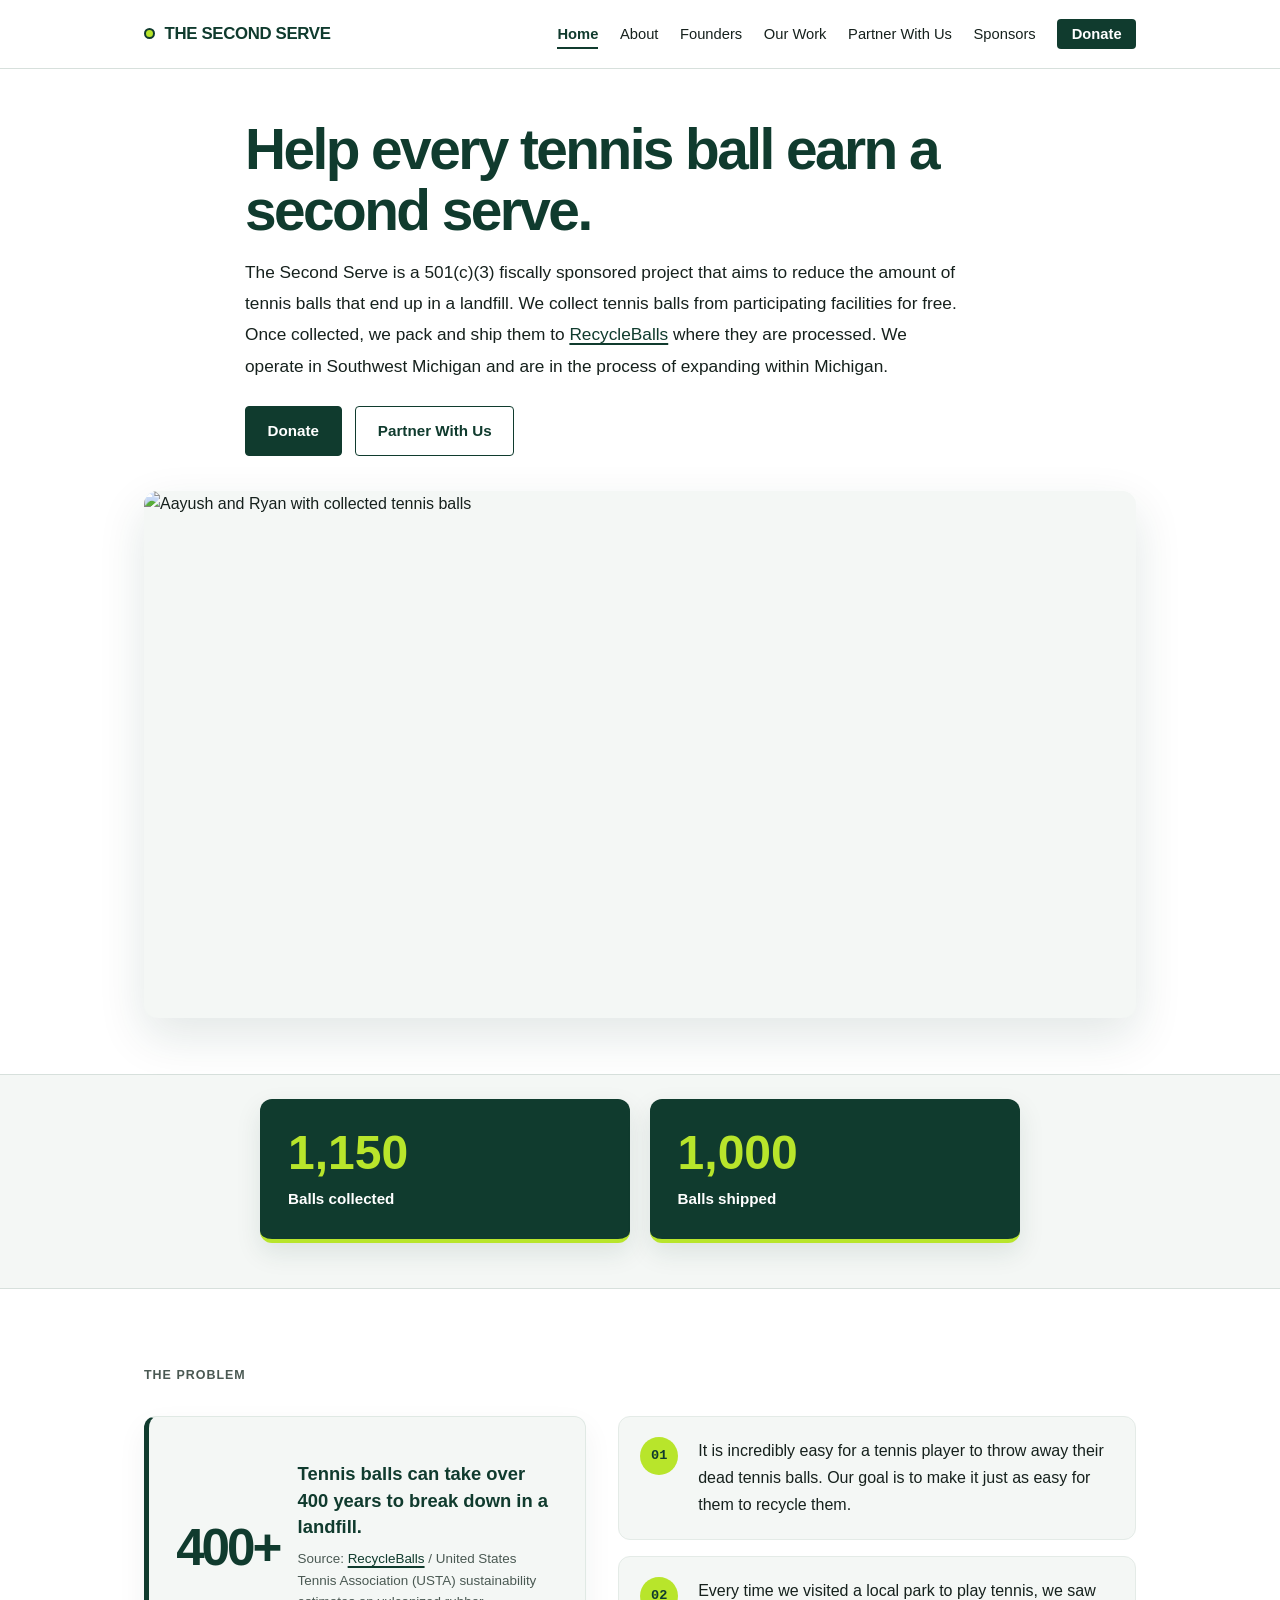
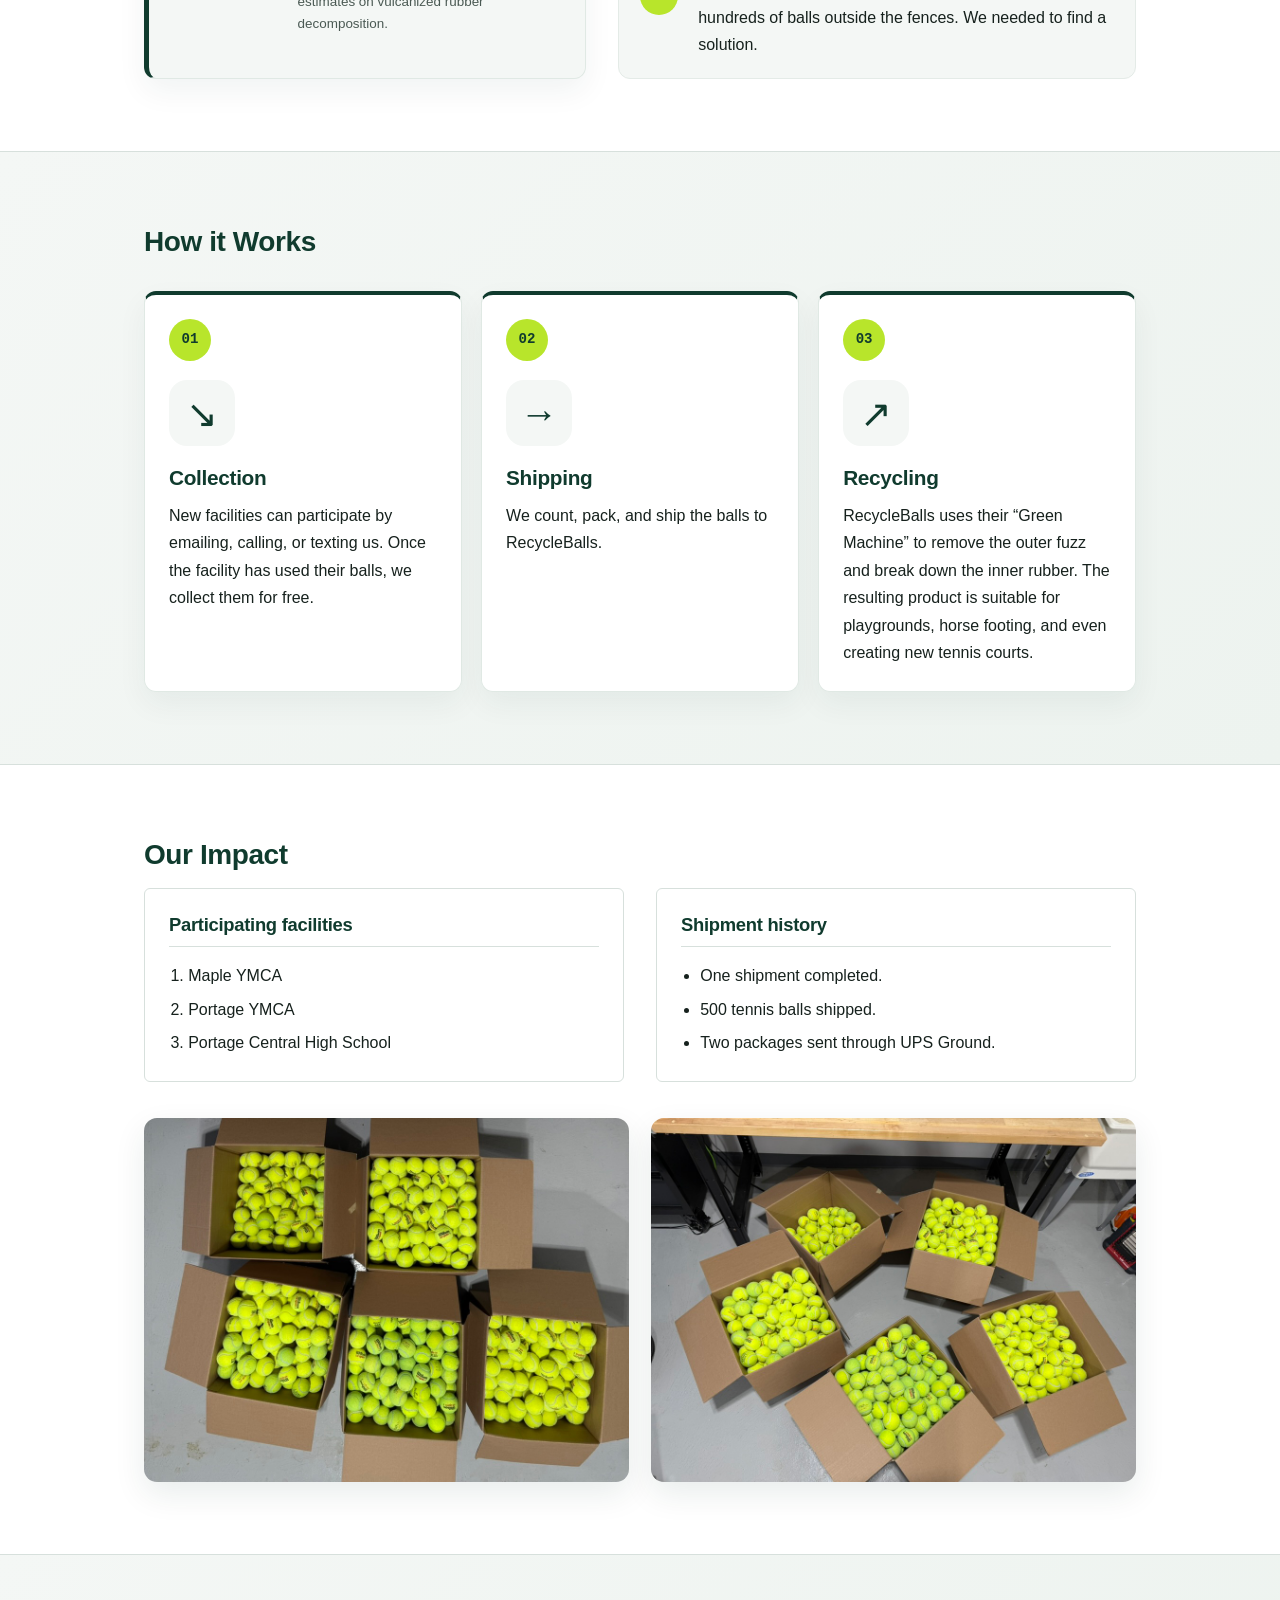
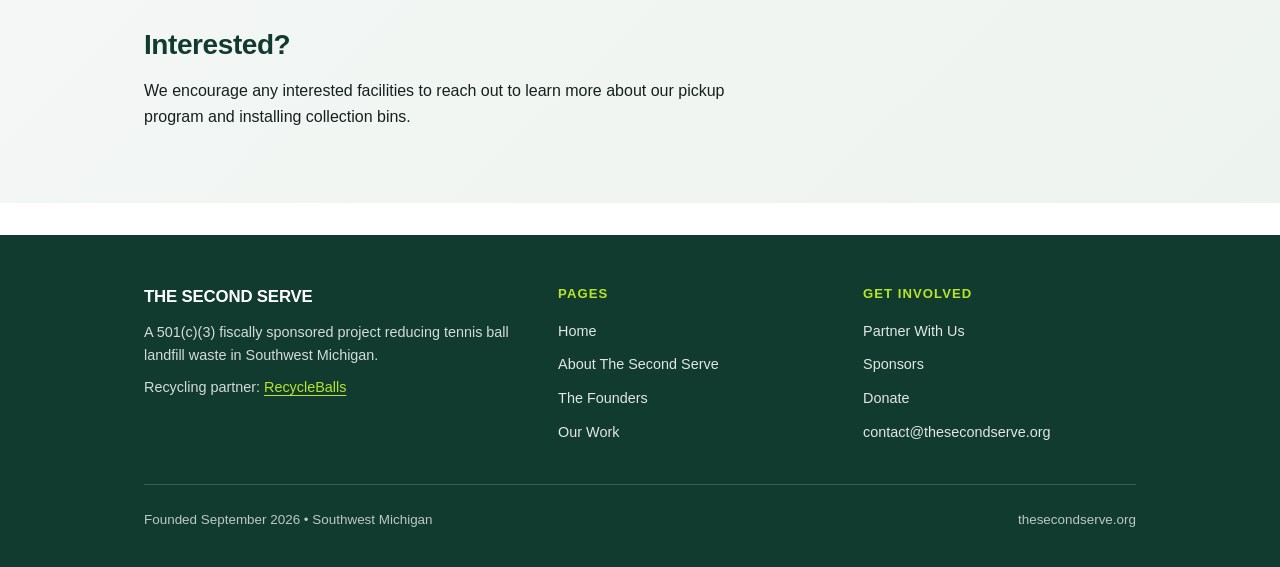
==== index.html @ 6827966b "Add files via upload" ====
<!DOCTYPE html>
<html lang="en">
<head>
  <meta charset="UTF-8" />
  <meta name="viewport" content="width=device-width, initial-scale=1.0" />
  <title>The Second Serve | Tennis Ball Recycling in Southwest Michigan</title>
  <meta name="description" content="The Second Serve is a 501(c)(3) fiscally sponsored project collecting used tennis balls for free in Southwest Michigan and shipping them to RecycleBalls." />
  <link rel="icon" type="image/png" href="assets/logo.png" />
  <link rel="stylesheet" href="css/styles.css" />
</head>
<body>
  <header class="site-header">
    <div class="container nav-bar">
      <a href="index.html" class="wordmark">
        <span class="wordmark-dot" aria-hidden="true"></span>
        <span>The Second Serve</span>
      </a>
      <button class="nav-toggle" type="button" aria-expanded="false" aria-controls="primary-menu">Menu</button>
      <nav aria-label="Primary Navigation">
        <ul class="nav-links" id="primary-menu">
          <li><a href="index.html" aria-current="page">Home</a></li>
          <li><a href="about.html">About</a></li>
          <li><a href="founders.html">Founders</a></li>
          <li><a href="our-work.html">Our Work</a></li>
          <li><a href="partner.html">Partner With Us</a></li>
          <li><a href="sponsors.html">Sponsors</a></li>
          <li><a href="donate.html" class="nav-donate">Donate</a></li>
        </ul>
      </nav>
    </div>
  </header>

  <main>
    <!-- Section 1: Hero -->
    <section class="hero-section">
      <div class="container">
        <div class="hero-copy">
          <h1>Help every tennis ball earn a second serve.</h1>
          <p>The Second Serve is a 501(c)(3) fiscally sponsored project that aims to reduce the amount of tennis balls that end up in a landfill. We collect tennis balls from participating facilities for free. Once collected, we pack and ship them to <a href="https://www.recycleballs.org/" target="_blank" rel="noopener noreferrer">RecycleBalls</a> where they are processed. We operate in Southwest Michigan and are in the process of expanding within Michigan.</p>
          <div class="btn-group">
            <a href="donate.html" class="btn btn-primary">Donate</a>
            <a href="partner.html" class="btn btn-secondary">Partner With Us</a>
          </div>
        </div>
        <figure class="hero-media hero-photo-only">
          <img src="assets/ARBalls.jpg" alt="Aayush and Ryan with collected tennis balls" />
        </figure>
      </div>
    </section>

    <!-- Balls collected and shipped -->
    <section class="counter-ribbon" aria-label="The Second Serve totals">
      <div class="container">
        <div class="impact-counters">
          <div class="counter-box">
            <span class="counter-value" data-counter="collected">1,150</span>
            <span class="counter-label">Balls collected</span>
          </div>
          <div class="counter-box">
            <span class="counter-value" data-counter="shipped">1,000</span>
            <span class="counter-label">Balls shipped</span>
          </div>
        </div>
      </div>
    </section>

    <!-- Section 2: The Problem -->
    <section class="section">
      <div class="container">
        <span class="eyebrow">The Problem</span>
        <div class="problem-layout">
          <div class="problem-main">
            <div class="stat-callout">
              <span class="problem-mark" aria-hidden="true">400+</span>
              <div>
                <div class="stat-callout-headline">Tennis balls can take over 400 years to break down in a landfill.</div>
                <p class="stat-source">Source: <a href="https://www.recycleballs.org/" target="_blank" rel="noopener noreferrer">RecycleBalls</a> / United States Tennis Association (USTA) sustainability estimates on vulcanized rubber decomposition.</p>
              </div>
            </div>
          </div>
          <div class="problem-story">
            <article class="story-card">
              <span class="story-index">01</span>
              <p>It is incredibly easy for a tennis player to throw away their dead tennis balls. Our goal is to make it just as easy for them to recycle them.</p>
            </article>
            <article class="story-card">
              <span class="story-index">02</span>
              <p>Every time we visited a local park to play tennis, we saw hundreds of balls outside the fences. We needed to find a solution.</p>
            </article>
          </div>
        </div>
      </div>
    </section>

    <!-- Section 3: How it Works -->
    <section class="section section-tint">
      <div class="container">
        <h2>How it Works</h2>
        <div class="steps-grid">
          <article class="step-item">
            <span class="step-number">01</span>
            <div class="step-symbol" aria-hidden="true">↘</div>
            <h3>Collection</h3>
            <p>New facilities can participate by emailing, calling, or texting us. Once the facility has used their balls, we collect them for free.</p>
          </article>
          <article class="step-item">
            <span class="step-number">02</span>
            <div class="step-symbol" aria-hidden="true">→</div>
            <h3>Shipping</h3>
            <p>We count, pack, and ship the balls to RecycleBalls.</p>
          </article>
          <article class="step-item">
            <span class="step-number">03</span>
            <div class="step-symbol" aria-hidden="true">↗</div>
            <h3>Recycling</h3>
            <p>RecycleBalls uses their &ldquo;Green Machine&rdquo; to remove the outer fuzz and break down the inner rubber. The resulting product is suitable for playgrounds, horse footing, and even creating new tennis courts.</p>
          </article>
        </div>
      </div>
    </section>

    <!-- Section 4: Our Impact -->
    <section class="section">
      <div class="container">
        <h2>Our Impact</h2>

        <div class="impact-details-grid">
          <div class="detail-panel">
            <h3>Participating facilities</h3>
            <ol class="clean-list">
              <li>Maple YMCA</li>
              <li>Portage YMCA</li>
              <li>Portage Central High School</li>
            </ol>
          </div>
          <div class="detail-panel">
            <h3>Shipment history</h3>
            <ul class="clean-list">
              <li>One shipment completed.</li>
              <li>500 tennis balls shipped.</li>
              <li>Two packages sent through UPS Ground.</li>
            </ul>
          </div>
        </div>

        <div class="photo-pair">
          <figure class="photo-figure">
            <img src="assets/Balls1.jpg" alt="Collected tennis balls" />
          </figure>
          <figure class="photo-figure">
            <img src="assets/Balls2.jpg" alt="More collected tennis balls" />
          </figure>
        </div>
      </div>
    </section>

    <!-- Section 5: Interested? -->
    <section class="section section-tint">
      <div class="container">
        <h2>Interested?</h2>
        <p>We encourage any interested facilities to reach out to learn more about our pickup program and installing collection bins.</p>
      </div>
    </section>
  </main>

  <footer class="site-footer">
    <div class="container">
      <div class="footer-grid">
        <div>
          <div class="footer-brand">The Second Serve</div>
          <p class="footer-text">A 501(c)(3) fiscally sponsored project reducing tennis ball landfill waste in Southwest Michigan.</p>
          <p class="footer-text">Recycling partner: <a href="https://www.recycleballs.org/" target="_blank" rel="noopener noreferrer">RecycleBalls</a></p>
        </div>
        <div>
          <div class="footer-heading">Pages</div>
          <ul class="footer-links">
            <li><a href="index.html">Home</a></li>
            <li><a href="about.html">About The Second Serve</a></li>
            <li><a href="founders.html">The Founders</a></li>
            <li><a href="our-work.html">Our Work</a></li>
          </ul>
        </div>
        <div>
          <div class="footer-heading">Get Involved</div>
          <ul class="footer-links">
            <li><a href="partner.html">Partner With Us</a></li>
            <li><a href="sponsors.html">Sponsors</a></li>
            <li><a href="donate.html">Donate</a></li>
            <li><a data-contact-email href="mailto:contact@thesecondserve.org">contact@thesecondserve.org</a></li>
            <li data-contact-phone-row><a data-contact-phone href="#"></a></li>
          </ul>
        </div>
      </div>
      <div class="footer-bottom">
        <span>Founded September 2026 &bull; Southwest Michigan</span>
        <span>thesecondserve.org</span>
      </div>
    </div>
  </footer>

  <script src="js/main.js"></script>
</body>
</html>
---- css/styles.css ----
/* ==========================================================================
   THE SECOND SERVE — Editorial + Community Stylesheet
   Color Palette:
   - Dark Green:  #103B2E
   - Light Green: #B8E52B
   - White:       #FFFFFF
   ========================================================================== */

:root {
  --green-dark: #103B2E;
  --green-dark-hover: #0B2A20;
  --green-light: #B8E52B;
  --green-light-hover: #A6D31E;
  --green-tint: #F4F7F5;
  --white: #FFFFFF;
  --ink: #16211D;
  --ink-muted: #4A5953;
  --border: #D7E0DC;
  --border-dark: rgba(255, 255, 255, 0.18);

  --font-sans: -apple-system, BlinkMacSystemFont, "Segoe UI", Roboto, "Helvetica Neue", Arial, sans-serif;
  --font-mono: ui-monospace, SFMono-Regular, Menlo, Monaco, Consolas, monospace;

  --container-max: 1040px;
  --radius-sm: 4px;
  --radius-md: 6px;
}

/* Reset & Base */
*, *::before, *::after {
  box-sizing: border-box;
}

html {
  font-size: 16px;
  scroll-behavior: smooth;
  -webkit-text-size-adjust: 100%;
}

body {
  margin: 0;
  font-family: var(--font-sans);
  color: var(--ink);
  background-color: var(--white);
  line-height: 1.65;
  -webkit-font-smoothing: antialiased;
}

img {
  display: block;
  max-width: 100%;
  height: auto;
}

a {
  color: var(--green-dark);
  text-decoration: underline;
  text-underline-offset: 3px;
  text-decoration-thickness: 1.5px;
}

a:hover {
  color: var(--green-dark-hover);
}

/* Layout Container */
.container {
  width: 100%;
  max-width: var(--container-max);
  margin: 0 auto;
  padding: 0 1.5rem;
}

/* Typography — Intentionally restrained, readable editorial headings */
h1, h2, h3, h4 {
  margin: 0 0 1rem;
  color: var(--green-dark);
  font-weight: 700;
  line-height: 1.25;
  letter-spacing: -0.015em;
}

h1 {
  font-size: clamp(1.85rem, 3.2vw, 2.45rem);
}

h2 {
  font-size: clamp(1.4rem, 2.4vw, 1.75rem);
}

h3 {
  font-size: 1.15rem;
}

p {
  margin: 0 0 1.15rem;
  max-width: 68ch;
}

p:last-child {
  margin-bottom: 0;
}

.eyebrow {
  display: inline-block;
  font-size: 0.78rem;
  font-weight: 700;
  text-transform: uppercase;
  letter-spacing: 0.08em;
  color: var(--ink-muted);
  margin-bottom: 0.5rem;
}

/* Header & Navigation */
.site-header {
  position: sticky;
  top: 0;
  z-index: 100;
  background-color: var(--white);
  border-bottom: 1px solid var(--border);
}

.nav-bar {
  display: flex;
  align-items: center;
  justify-content: space-between;
  min-height: 68px;
  gap: 1rem;
}

.wordmark {
  display: inline-flex;
  align-items: center;
  gap: 0.6rem;
  text-decoration: none;
  color: var(--green-dark);
  font-weight: 800;
  font-size: 1.05rem;
  letter-spacing: -0.02em;
  text-transform: uppercase;
}

.wordmark-dot {
  width: 11px;
  height: 11px;
  border-radius: 50%;
  background-color: var(--green-light);
  border: 2px solid var(--green-dark);
  flex-shrink: 0;
}

.nav-links {
  display: flex;
  align-items: center;
  gap: 1.35rem;
  list-style: none;
  margin: 0;
  padding: 0;
}

.nav-links a {
  text-decoration: none;
  color: var(--ink);
  font-size: 0.92rem;
  font-weight: 500;
  padding: 0.35rem 0;
  border-bottom: 2px solid transparent;
  transition: color 0.15s ease, border-color 0.15s ease;
}

.nav-links a:hover,
.nav-links a[aria-current="page"] {
  color: var(--green-dark);
  border-bottom-color: var(--green-dark);
  font-weight: 600;
}

.nav-links a.nav-donate {
  background-color: var(--green-dark);
  color: var(--white);
  padding: 0.45rem 0.9rem;
  border-radius: var(--radius-sm);
  border-bottom: none;
  font-weight: 600;
}

.nav-links a.nav-donate:hover,
.nav-links a.nav-donate[aria-current="page"] {
  background-color: var(--green-light);
  color: var(--green-dark);
}

.nav-toggle {
  display: none;
  background: none;
  border: 1px solid var(--border);
  border-radius: var(--radius-sm);
  padding: 0.45rem 0.7rem;
  color: var(--green-dark);
  font-family: var(--font-sans);
  font-size: 0.9rem;
  font-weight: 600;
  cursor: pointer;
}

/* Buttons */
.btn-group {
  display: flex;
  flex-wrap: wrap;
  gap: 0.85rem;
  margin-top: 1.5rem;
}

.btn {
  display: inline-flex;
  align-items: center;
  justify-content: center;
  padding: 0.72rem 1.35rem;
  font-size: 0.95rem;
  font-weight: 600;
  text-decoration: none;
  border-radius: var(--radius-sm);
  border: 1.5px solid var(--green-dark);
  cursor: pointer;
  transition: background-color 0.15s ease, color 0.15s ease, border-color 0.15s ease;
}

.btn-primary {
  background-color: var(--green-dark);
  color: var(--white);
}

.btn-primary:hover {
  background-color: var(--green-dark-hover);
  color: var(--white);
}

.btn-accent {
  background-color: var(--green-light);
  color: var(--green-dark);
  border-color: var(--green-dark);
}

.btn-accent:hover {
  background-color: var(--green-light-hover);
  color: var(--green-dark);
}

.btn-secondary {
  background-color: var(--white);
  color: var(--green-dark);
}

.btn-secondary:hover {
  background-color: var(--green-tint);
  color: var(--green-dark);
}

/* Sections & Structural Dividers */
.section {
  padding: 4rem 0;
  border-bottom: 1px solid var(--border);
}

.section:last-of-type {
  border-bottom: none;
}

.section-tint {
  background-color: var(--green-tint);
}

.section-dark {
  background-color: var(--green-dark);
  color: var(--white);
}

.section-dark h1,
.section-dark h2,
.section-dark h3 {
  color: var(--white);
}

.section-dark p {
  color: rgba(255, 255, 255, 0.9);
}

.section-dark a {
  color: var(--green-light);
}

/* Hero Section (Home) */
.hero-section {
  padding: 2.75rem 0 4rem;
  border-bottom: 1px solid var(--border);
}

.hero-media {
  margin-bottom: 2.25rem;
  border: 1px solid var(--border);
  border-radius: var(--radius-md);
  overflow: hidden;
  background-color: var(--green-tint);
}

.hero-media img {
  width: 100%;
  max-height: 480px;
  object-fit: cover;
}

.hero-caption {
  font-size: 0.85rem;
  color: var(--ink-muted);
  padding: 0.65rem 1rem;
  background-color: var(--green-tint);
  border-top: 1px solid var(--border);
  margin: 0;
  max-width: none;
}

.hero-copy {
  max-width: 720px;
}

/* Page Header (Subpages) */
.page-header {
  padding: 3.25rem 0 2.5rem;
  border-bottom: 1px solid var(--border);
  background-color: var(--green-tint);
}

.page-header p {
  color: var(--ink-muted);
  font-size: 1.05rem;
}

/* Problem / Statistic Callout */
.stat-callout {
  border-left: 4px solid var(--green-dark);
  background-color: var(--green-tint);
  padding: 1.35rem 1.5rem;
  margin-bottom: 1.5rem;
  max-width: 68ch;
}

.stat-callout-headline {
  font-size: 1.25rem;
  font-weight: 700;
  color: var(--green-dark);
  margin-bottom: 0.45rem;
}

.stat-source {
  font-size: 0.84rem;
  color: var(--ink-muted);
  margin: 0;
}

/* 3-Step Process Grid */
.steps-grid {
  display: grid;
  grid-template-columns: repeat(3, 1fr);
  gap: 2rem;
  margin-top: 2rem;
}

.step-item {
  border-top: 2px solid var(--green-dark);
  padding-top: 1.25rem;
}

.step-number {
  display: inline-block;
  font-family: var(--font-mono);
  font-size: 0.85rem;
  font-weight: 700;
  color: var(--green-dark);
  background-color: var(--green-light);
  padding: 0.15rem 0.5rem;
  border-radius: 3px;
  margin-bottom: 0.75rem;
}

/* Impact Section */
.impact-counters {
  display: grid;
  grid-template-columns: repeat(2, 1fr);
  gap: 1.5rem;
  margin: 1.75rem 0 2.25rem;
}

.counter-box {
  background-color: var(--green-dark);
  color: var(--white);
  padding: 1.75rem;
  border-radius: var(--radius-md);
  border-bottom: 4px solid var(--green-light);
}

.counter-value {
  display: block;
  font-size: clamp(2.25rem, 4vw, 3rem);
  font-weight: 800;
  line-height: 1.1;
  color: var(--green-light);
  font-variant-numeric: tabular-nums;
  margin-bottom: 0.4rem;
}

.counter-label {
  font-size: 0.95rem;
  font-weight: 600;
  color: var(--white);
}

.impact-details-grid {
  display: grid;
  grid-template-columns: 1fr 1fr;
  gap: 2rem;
  margin-bottom: 2.25rem;
}

.detail-panel {
  border: 1px solid var(--border);
  border-radius: var(--radius-md);
  padding: 1.5rem;
  background-color: var(--white);
}

.detail-panel h3 {
  border-bottom: 1px solid var(--border);
  padding-bottom: 0.65rem;
  margin-bottom: 1rem;
}

.clean-list {
  margin: 0;
  padding-left: 1.2rem;
}

.clean-list li {
  margin-bottom: 0.45rem;
}

.clean-list li:last-child {
  margin-bottom: 0;
}

.photo-pair {
  display: grid;
  grid-template-columns: repeat(2, 1fr);
  gap: 1.5rem;
}

.photo-figure {
  margin: 0;
  border: 1px solid var(--border);
  border-radius: var(--radius-md);
  overflow: hidden;
  background-color: var(--white);
}

.photo-figure img {
  width: 100%;
  aspect-ratio: 4 / 3;
  object-fit: cover;
}

.photo-figure figcaption {
  padding: 0.75rem 1rem;
  font-size: 0.88rem;
  color: var(--ink-muted);
  border-top: 1px solid var(--border);
  background-color: var(--green-tint);
}

/* Founders Grid — Equal Visual Prominence */
.founders-grid {
  display: grid;
  grid-template-columns: repeat(2, 1fr);
  gap: 2rem;
}

.founder-card {
  border: 1px solid var(--border);
  border-top: 4px solid var(--green-dark);
  border-radius: var(--radius-md);
  padding: 1.75rem;
  background-color: var(--white);
}

.founder-role {
  display: inline-block;
  font-size: 0.85rem;
  font-weight: 700;
  color: var(--green-dark);
  background-color: var(--green-light);
  padding: 0.2rem 0.6rem;
  border-radius: 3px;
  margin-bottom: 1rem;
}

/* Records Table & Receipt Layout (Our Work) */
.records-layout {
  display: grid;
  grid-template-columns: 1fr 1fr;
  gap: 2.25rem;
  align-items: start;
}

.data-table {
  width: 100%;
  border-collapse: collapse;
  margin-bottom: 1.25rem;
  font-size: 0.95rem;
}

.data-table th,
.data-table td {
  text-align: left;
  padding: 0.75rem 0.9rem;
  border-bottom: 1px solid var(--border);
}

.data-table th {
  width: 42%;
  font-weight: 600;
  color: var(--green-dark);
  background-color: var(--green-tint);
}

.notice-box {
  background-color: var(--green-tint);
  border-left: 3px solid var(--green-dark);
  padding: 0.9rem 1.1rem;
  font-size: 0.9rem;
  color: var(--ink-muted);
}

.receipt-frame {
  border: 1px solid var(--border);
  border-radius: var(--radius-md);
  overflow: hidden;
  background-color: var(--green-tint);
}

.receipt-frame figcaption {
  padding: 0.75rem 1rem;
  font-size: 0.85rem;
  color: var(--ink-muted);
  border-top: 1px solid var(--border);
}

/* Contact / Partner Form & Directory */
.two-col-split {
  display: grid;
  grid-template-columns: 1.15fr 0.85fr;
  gap: 2.5rem;
  align-items: start;
}

.form-card {
  border: 1px solid var(--border);
  border-radius: var(--radius-md);
  padding: 1.75rem;
  background-color: var(--white);
}

.form-group {
  margin-bottom: 1.1rem;
}

.form-group label {
  display: block;
  font-size: 0.9rem;
  font-weight: 600;
  color: var(--green-dark);
  margin-bottom: 0.35rem;
}

.form-group input,
.form-group select,
.form-group textarea {
  width: 100%;
  padding: 0.65rem 0.8rem;
  font-family: var(--font-sans);
  font-size: 0.95rem;
  color: var(--ink);
  background-color: var(--white);
  border: 1px solid var(--border);
  border-radius: var(--radius-sm);
}

.form-group input:focus,
.form-group select:focus,
.form-group textarea:focus {
  outline: 2px solid var(--green-dark);
  outline-offset: -1px;
}

.form-status {
  margin-top: 1rem;
  font-size: 0.9rem;
  color: var(--green-dark);
  font-weight: 600;
}

/* Sponsors Grid */
.sponsors-grid {
  display: grid;
  grid-template-columns: repeat(3, 1fr);
  gap: 1.5rem;
  margin-top: 1.75rem;
}

.sponsor-slot {
  border: 1px dashed var(--border);
  border-radius: var(--radius-md);
  padding: 1.75rem 1.25rem;
  text-align: center;
  background-color: var(--green-tint);
}

.sponsor-logo-box {
  height: 84px;
  display: flex;
  align-items: center;
  justify-content: center;
  margin-bottom: 0.85rem;
  color: var(--ink-muted);
  font-size: 0.85rem;
  border-bottom: 1px solid var(--border);
}

.sponsor-name {
  font-weight: 600;
  color: var(--green-dark);
  font-size: 0.98rem;
  margin: 0;
}

/* Donate Highlight Box */
.donate-panel {
  border: 1.5px solid var(--green-dark);
  border-radius: var(--radius-md);
  padding: 2rem;
  background-color: var(--green-tint);
  max-width: 680px;
}

.donate-note {
  margin-top: 1rem;
  font-size: 0.88rem;
  color: var(--ink-muted);
}

/* Footer */
.site-footer {
  background-color: var(--green-dark);
  color: var(--white);
  padding: 3rem 0 2.25rem;
  margin-top: 2rem;
}

.footer-grid {
  display: grid;
  grid-template-columns: 1.4fr 1fr 1fr;
  gap: 2rem;
  padding-bottom: 2rem;
  border-bottom: 1px solid var(--border-dark);
}

.footer-brand {
  font-weight: 800;
  font-size: 1.05rem;
  letter-spacing: -0.01em;
  text-transform: uppercase;
  color: var(--white);
  margin-bottom: 0.65rem;
}

.footer-text {
  font-size: 0.9rem;
  color: rgba(255, 255, 255, 0.82);
  margin-bottom: 0.5rem;
}

.footer-heading {
  font-size: 0.82rem;
  font-weight: 700;
  text-transform: uppercase;
  letter-spacing: 0.08em;
  color: var(--green-light);
  margin-bottom: 0.85rem;
}

.footer-links {
  list-style: none;
  margin: 0;
  padding: 0;
}

.footer-links li {
  margin-bottom: 0.45rem;
}

.footer-links a {
  color: rgba(255, 255, 255, 0.88);
  text-decoration: none;
  font-size: 0.9rem;
}

.footer-links a:hover {
  color: var(--green-light);
  text-decoration: underline;
}

.footer-bottom {
  padding-top: 1.5rem;
  display: flex;
  flex-wrap: wrap;
  justify-content: space-between;
  gap: 0.75rem;
  font-size: 0.84rem;
  color: rgba(255, 255, 255, 0.72);
}

/* Responsive Breakpoints */
@media (max-width: 860px) {
  .steps-grid,
  .impact-details-grid,
  .founders-grid,
  .records-layout,
  .two-col-split,
  .sponsors-grid,
  .footer-grid {
    grid-template-columns: 1fr;
  }

  .photo-pair {
    grid-template-columns: 1fr;
  }
}

@media (max-width: 760px) {
  .nav-toggle {
    display: inline-block;
  }

  .nav-links {
    display: none;
    position: absolute;
    top: 68px;
    left: 0;
    right: 0;
    background-color: var(--white);
    flex-direction: column;
    align-items: flex-start;
    padding: 1rem 1.5rem 1.5rem;
    border-bottom: 1px solid var(--border);
    gap: 0.75rem;
  }

  .nav-links.is-open {
    display: flex;
  }

  .impact-counters {
    grid-template-columns: 1fr;
  }
}

/* ==========================================================================
   VISUAL REFINEMENT — content areas only
   Header and footer construction and styling remain unchanged, except for
   the contrast treatment on the RecycleBalls footer link.
   ========================================================================== */

.hero-section { padding: 3.1rem 0 3.5rem; }
.hero-copy { max-width: 790px; margin: 0 auto 2.2rem; }
.hero-copy h1 { font-size: clamp(2.35rem, 5vw, 3.55rem); letter-spacing: -0.045em; line-height: 1.08; }
.hero-copy p { font-size: 1.08rem; line-height: 1.8; max-width: 75ch; }
.hero-media { border: 0; border-radius: 14px; box-shadow: 0 18px 48px rgba(16,59,46,.12); }
.hero-photo-only { margin: 0; }
.hero-photo-only img { width: 100%; max-height: 570px; aspect-ratio: 16 / 8.5; object-fit: cover; }
.hero-caption { display: none; }

.counter-ribbon { padding: 1.5rem 0 2.8rem; background: var(--green-tint); border-bottom: 1px solid var(--border); }
.counter-ribbon .impact-counters { max-width: 760px; margin: 0 auto; gap: 1.2rem; }
.counter-ribbon .counter-box { min-height: 132px; display: flex; flex-direction: column; justify-content: center; border-radius: 12px; box-shadow: 0 10px 26px rgba(16,59,46,.10); }

.problem-layout { display: grid; grid-template-columns: .92fr 1.08fr; gap: 2rem; align-items: stretch; margin-top: 1.4rem; }
.problem-main { display: flex; }
.stat-callout { display: flex; align-items: center; gap: 1.15rem; max-width: none; width: 100%; margin: 0; padding: 1.7rem; border: 1px solid #e0e9e4; border-left: 5px solid var(--green-dark); border-radius: 12px; box-shadow: 0 12px 30px rgba(16,59,46,.06); }
.problem-mark { flex: 0 0 auto; color: var(--green-dark); font-weight: 850; font-size: clamp(2.2rem, 4vw, 3.5rem); letter-spacing: -.06em; line-height: 1; }
.stat-callout-headline { font-size: 1.15rem; line-height: 1.45; }
.stat-source { line-height: 1.6; }
.problem-story { display: grid; gap: 1rem; }
.story-card { display: grid; grid-template-columns: 42px 1fr; align-items: start; gap: 1rem; padding: 1.25rem 1.35rem; background: var(--green-tint); border-radius: 12px; border: 1px solid #e4ebe7; }
.story-card p { margin: 0; line-height: 1.7; }
.story-index { display: grid; place-items: center; width: 38px; height: 38px; border-radius: 50%; background: var(--green-light); color: var(--green-dark); font: 800 .85rem var(--font-mono); }

.steps-grid { gap: 1.2rem; margin-top: 2rem; align-items: stretch; }
.step-item { position: relative; overflow: hidden; min-height: 300px; padding: 1.5rem; border: 1px solid #e0e9e4; border-top: 4px solid var(--green-dark); border-radius: 12px; background: var(--white); box-shadow: 0 12px 30px rgba(16,59,46,.055); }
.step-number { display: inline-flex; align-items: center; justify-content: center; width: 42px; height: 42px; padding: 0; border-radius: 50%; font-size: .88rem; margin-bottom: 1.2rem; }
.step-symbol { display: flex; align-items: center; justify-content: center; width: 66px; height: 66px; margin: 0 0 1.2rem; border-radius: 18px; background: var(--green-tint); color: var(--green-dark); font-size: 2.4rem; font-weight: 500; }
.step-item h3 { font-size: 1.3rem; margin-bottom: .65rem; }
.step-item p { line-height: 1.72; }

.section { padding: 4.5rem 0; }
.section-tint { background: linear-gradient(135deg, #f4f7f5 0%, #edf3ef 100%); }
.photo-pair { gap: 1.35rem; }
.photo-figure { border: 0; border-radius: 13px; box-shadow: 0 12px 32px rgba(16,59,46,.09); }
.photo-figure img { aspect-ratio: 4 / 3; }
.photo-figure figcaption { display: none; }
.work-gallery .photo-figure img { aspect-ratio: 5 / 4; }

.page-header { padding: 4rem 0 3rem; }
.page-header h1 { font-size: clamp(2.3rem, 4.5vw, 3.2rem); letter-spacing: -.04em; }
.page-header p { max-width: 72ch; line-height: 1.8; }

.about-feature { display: grid; grid-template-columns: 1fr 1fr; gap: 3rem; align-items: center; }
.about-copy h2 { font-size: clamp(1.7rem, 3vw, 2.3rem); }
.about-copy p { line-height: 1.85; }
.about-image { margin: 0; overflow: hidden; border-radius: 14px; box-shadow: 0 18px 42px rgba(16,59,46,.12); }
.about-image img { width: 100%; aspect-ratio: 4 / 3; object-fit: cover; }
.social-links { display: grid; grid-template-columns: 1fr 1fr; gap: .8rem; margin-top: 1.7rem; }
.social-links a { display: flex; flex-direction: column; gap: .2rem; padding: 1rem 1.1rem; background: var(--green-tint); border: 1px solid var(--border); border-radius: 10px; text-decoration: none; transition: transform .18s ease, box-shadow .18s ease; }
.social-links a:hover { transform: translateY(-2px); box-shadow: 0 8px 20px rgba(16,59,46,.08); }
.social-label { color: var(--ink-muted); font-size: .76rem; text-transform: uppercase; letter-spacing: .08em; font-weight: 750; }
.social-links a span:last-child { font-weight: 700; color: var(--green-dark); overflow-wrap: anywhere; }

.founders-grid { gap: 1.5rem; }
.founder-card { padding: 0; overflow: hidden; border: 1px solid var(--border); border-top: 4px solid var(--green-dark); border-radius: 13px; box-shadow: 0 14px 34px rgba(16,59,46,.07); }
.founder-photo { width: 100%; height: 300px; object-fit: cover; }
.founder-card-copy { padding: 1.5rem 1.65rem 1.7rem; }
.founder-card h2 { margin-top: .15rem; }
.founder-card p { line-height: 1.75; }

.records-heading { display: flex; justify-content: space-between; align-items: center; gap: 1rem; margin-bottom: 1.5rem; }
.records-heading h2 { margin-bottom: 0; }
.records-tag { display: inline-flex; align-items: center; justify-content: center; min-width: 58px; padding: .45rem .75rem; border-radius: 999px; background: var(--green-light); color: var(--green-dark); font: 800 .8rem var(--font-mono); }
.records-card { display: flex; align-items: center; gap: 1.4rem; padding: 1.6rem; border: 1px solid #dfe8e3; border-radius: 14px; background: var(--white); box-shadow: 0 14px 34px rgba(16,59,46,.06); }
.records-icon { display: grid; place-items: center; flex: 0 0 64px; height: 76px; border-radius: 9px; background: #fcebea; color: #a8322b; font: 850 .95rem var(--font-mono); letter-spacing: -.04em; }
.records-copy { flex: 1; }
.records-copy h3 { margin-bottom: .3rem; }
.records-copy p { margin: 0; color: var(--ink-muted); }
.records-card .btn { white-space: nowrap; }

.contact-feature { display: grid; grid-template-columns: .85fr 1.15fr; gap: 2.5rem; padding: 2.2rem; border: 1px solid var(--border); border-radius: 15px; background: var(--green-tint); box-shadow: 0 16px 38px rgba(16,59,46,.06); }
.contact-intro h2 { font-size: 1.8rem; }
.contact-intro p { line-height: 1.8; }
.contact-methods { display: grid; gap: .8rem; }
.contact-method { display: flex; flex-direction: column; gap: .2rem; padding: 1.05rem 1.2rem; border: 1px solid var(--border); border-radius: 10px; background: var(--white); text-decoration: none; }
a.contact-method { transition: transform .18s ease, box-shadow .18s ease; }
a.contact-method:hover { transform: translateY(-2px); box-shadow: 0 8px 20px rgba(16,59,46,.08); }
.contact-method-label { color: var(--ink-muted); font-size: .75rem; text-transform: uppercase; letter-spacing: .08em; font-weight: 750; }
.contact-method strong { color: var(--green-dark); font-size: 1.02rem; overflow-wrap: anywhere; }

.sponsor-invite { max-width: 760px; padding: 2rem; border-radius: 14px; background: var(--green-tint); border: 1px solid var(--border); }
.sponsor-invite h2 { font-size: clamp(1.7rem, 3vw, 2.2rem); }
.sponsor-invite p { line-height: 1.8; }

.donate-panel { max-width: 820px; padding: clamp(1.6rem, 4vw, 2.7rem); border: 1px solid #dce7e1; border-radius: 15px; background: linear-gradient(135deg, #f4f7f5 0%, #eaf2ed 100%); box-shadow: 0 16px 38px rgba(16,59,46,.07); }
.donate-panel h2 { font-size: clamp(1.6rem, 3vw, 2.15rem); }
.donate-panel p { line-height: 1.8; }
.donate-note { padding-top: 1rem; border-top: 1px solid var(--border); }

/* The only footer styling adjustment: make the recycling partner link legible. */
.site-footer .footer-text a { color: var(--green-light); text-decoration: underline; text-underline-offset: 3px; }
.site-footer .footer-text a:hover { color: var(--white); }

@media (max-width: 860px) {
  .problem-layout, .about-feature, .contact-feature { grid-template-columns: 1fr; }
  .founder-photo { height: 340px; }
}
@media (max-width: 600px) {
  .hero-section { padding-top: 2rem; }
  .hero-photo-only img { aspect-ratio: 4 / 3; }
  .problem-layout { gap: 1rem; }
  .stat-callout { align-items: flex-start; flex-direction: column; }
  .steps-grid { grid-template-columns: 1fr; }
  .step-item { min-height: 0; }
  .social-links { grid-template-columns: 1fr; }
  .records-card { align-items: flex-start; flex-wrap: wrap; }
  .records-card .btn { width: 100%; }
  .contact-feature { padding: 1.35rem; }
}

.sponsor-cta-panel { display: inline-block; padding: 1.5rem 1.7rem; border: 1px solid var(--border); border-radius: 14px; background: var(--green-tint); box-shadow: 0 12px 30px rgba(16,59,46,.06); }
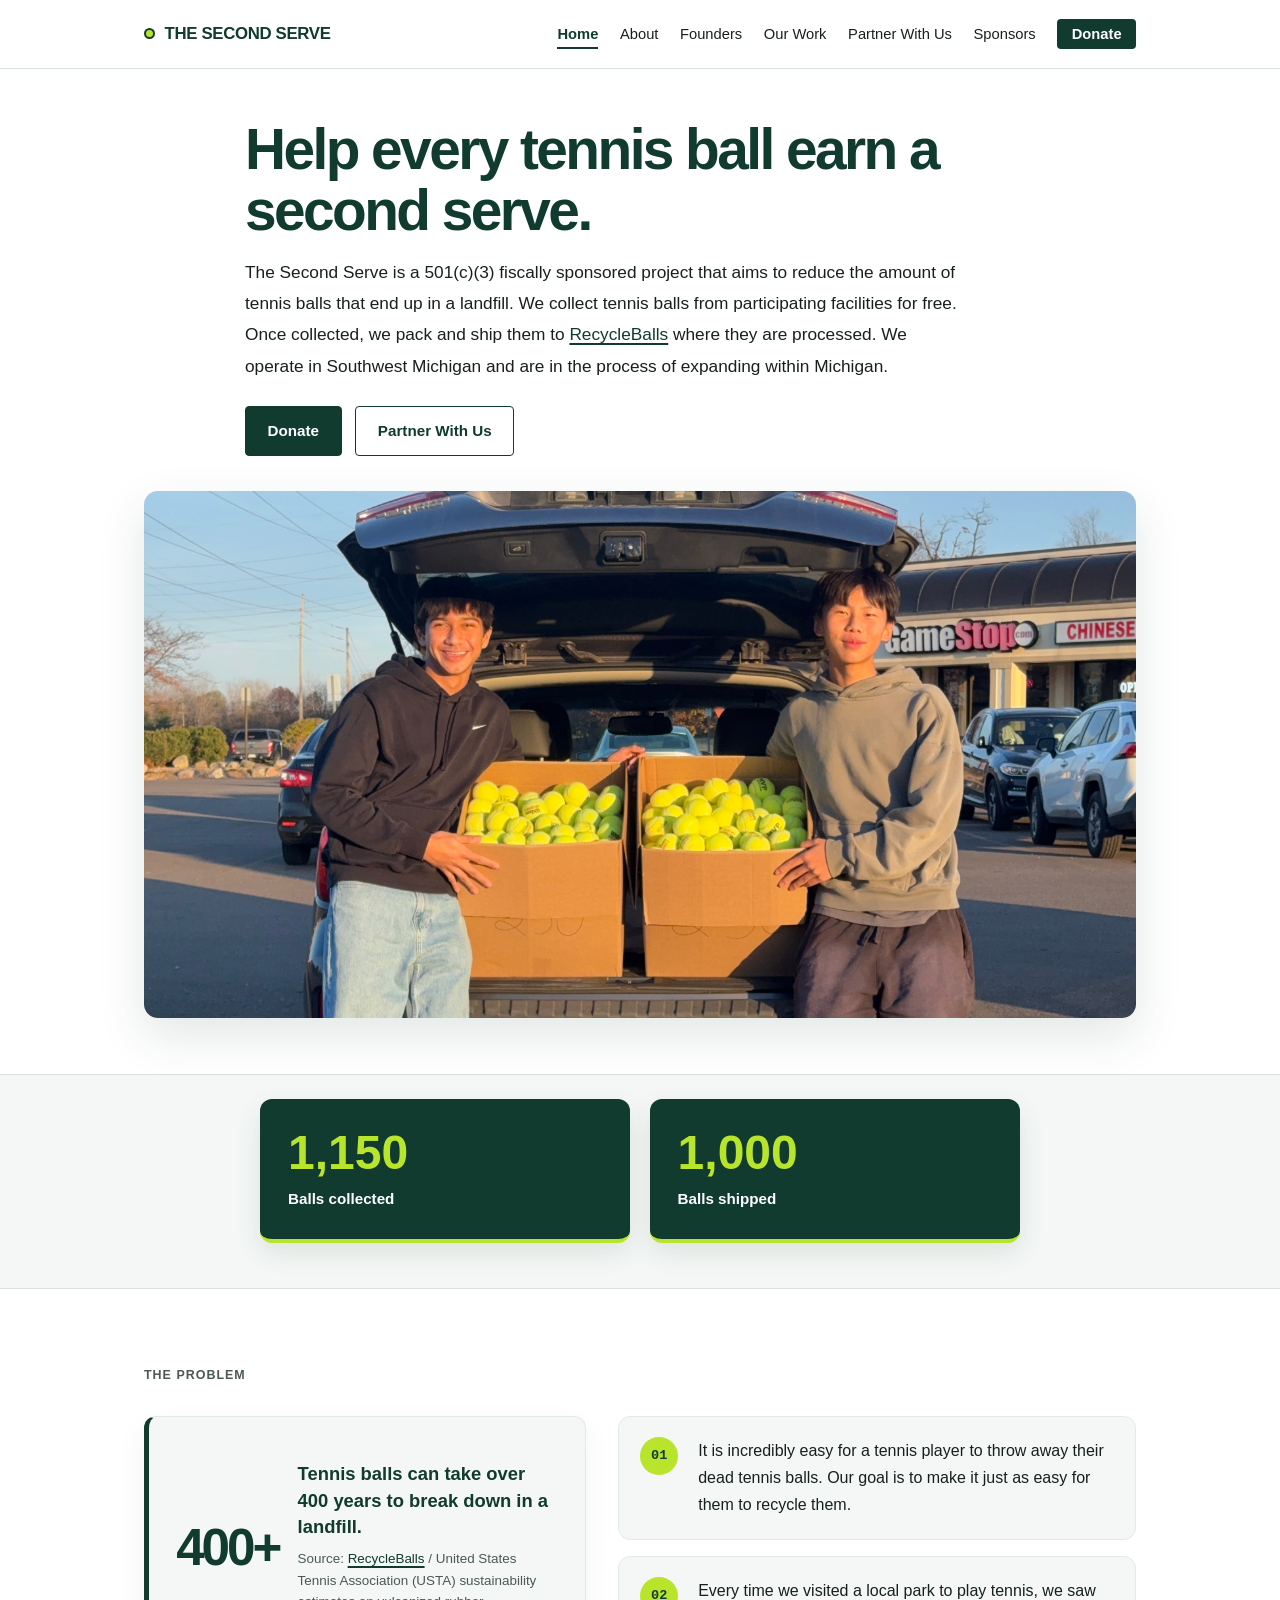
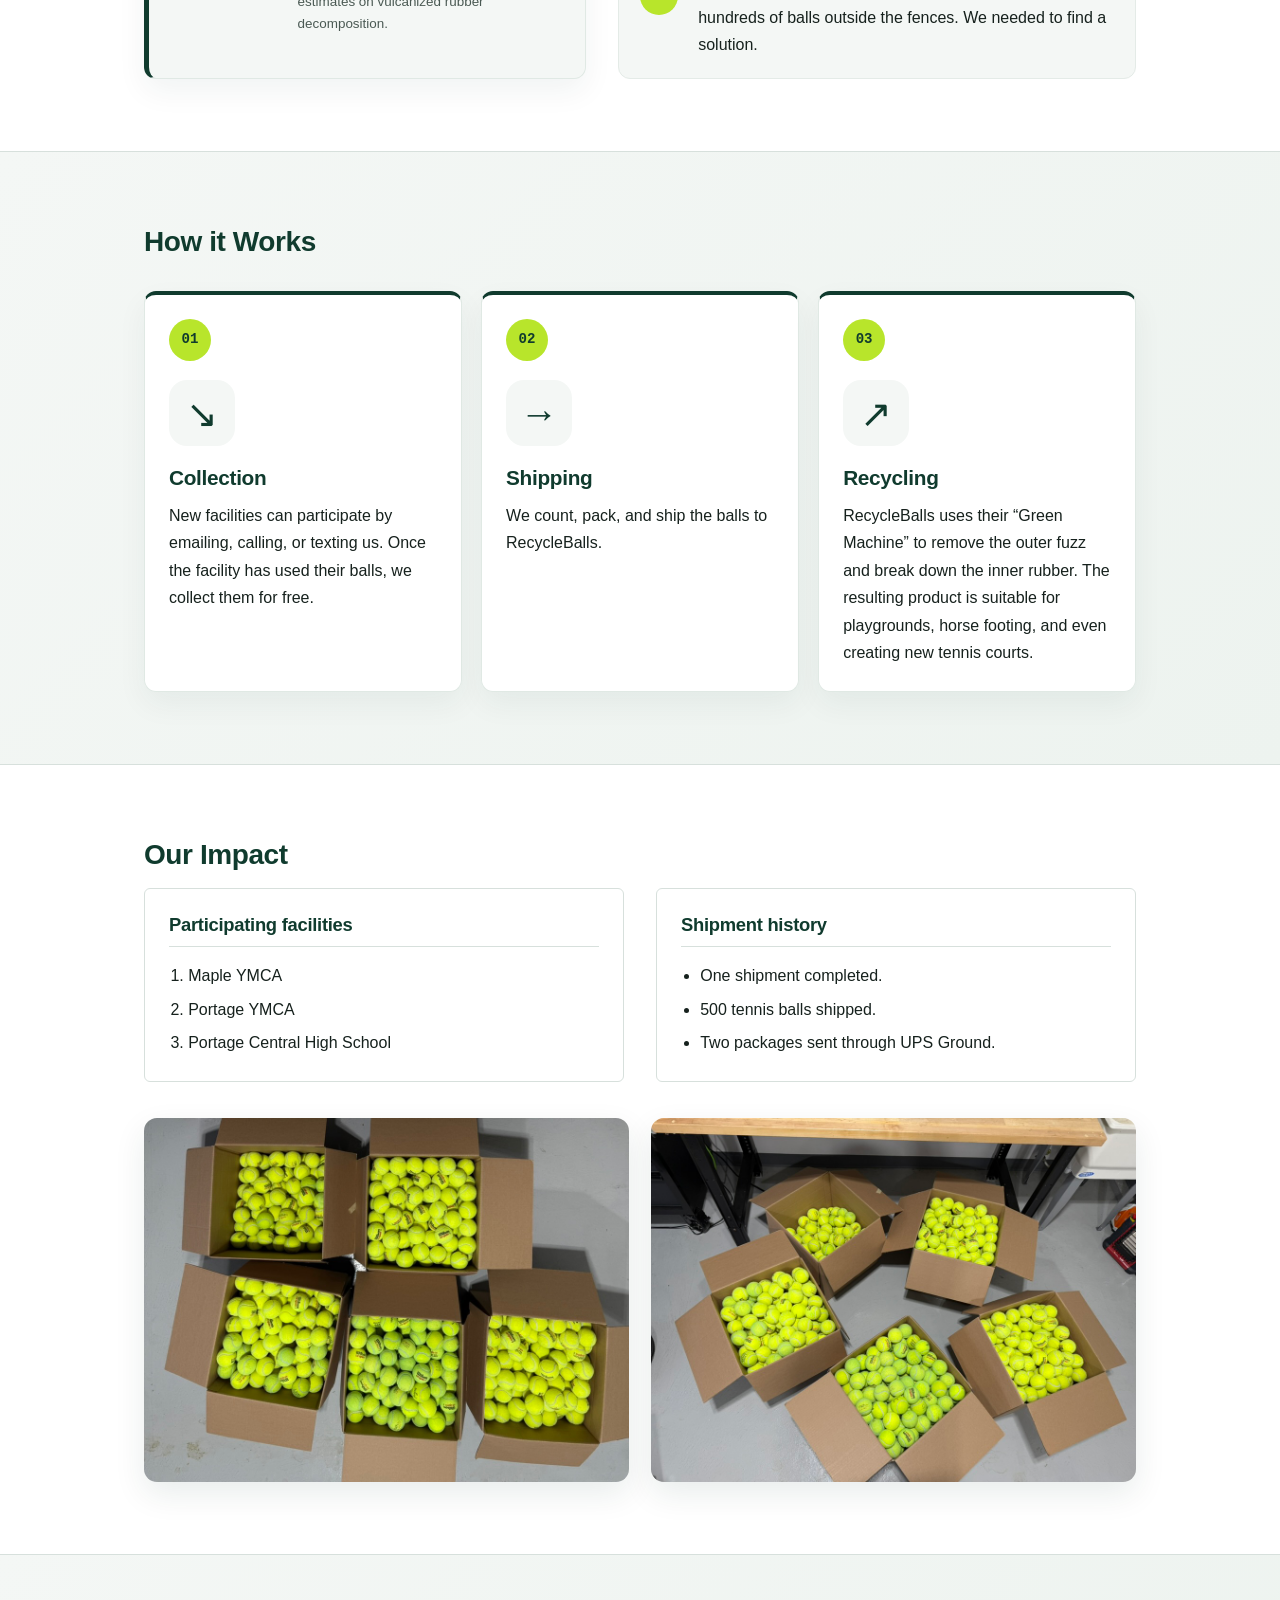
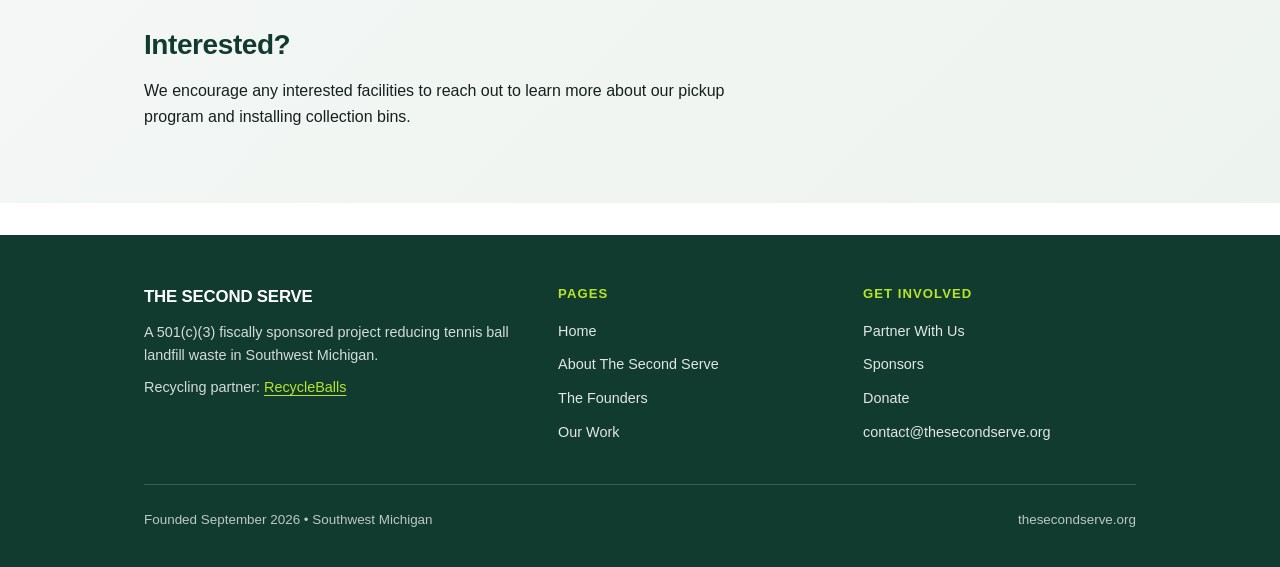
==== commit cf9dc05b: "Update index.html" ====
--- a/index.html
+++ b/index.html
@@ -43,7 +43,7 @@
           </div>
         </div>
         <figure class="hero-media hero-photo-only">
-          <img src="assets/ARBalls.jpg" alt="Aayush and Ryan with collected tennis balls" />
+          <img src="assets/IMG_4252.jpg" alt="Aayush and Ryan with collected tennis balls" />
         </figure>
       </div>
     </section>
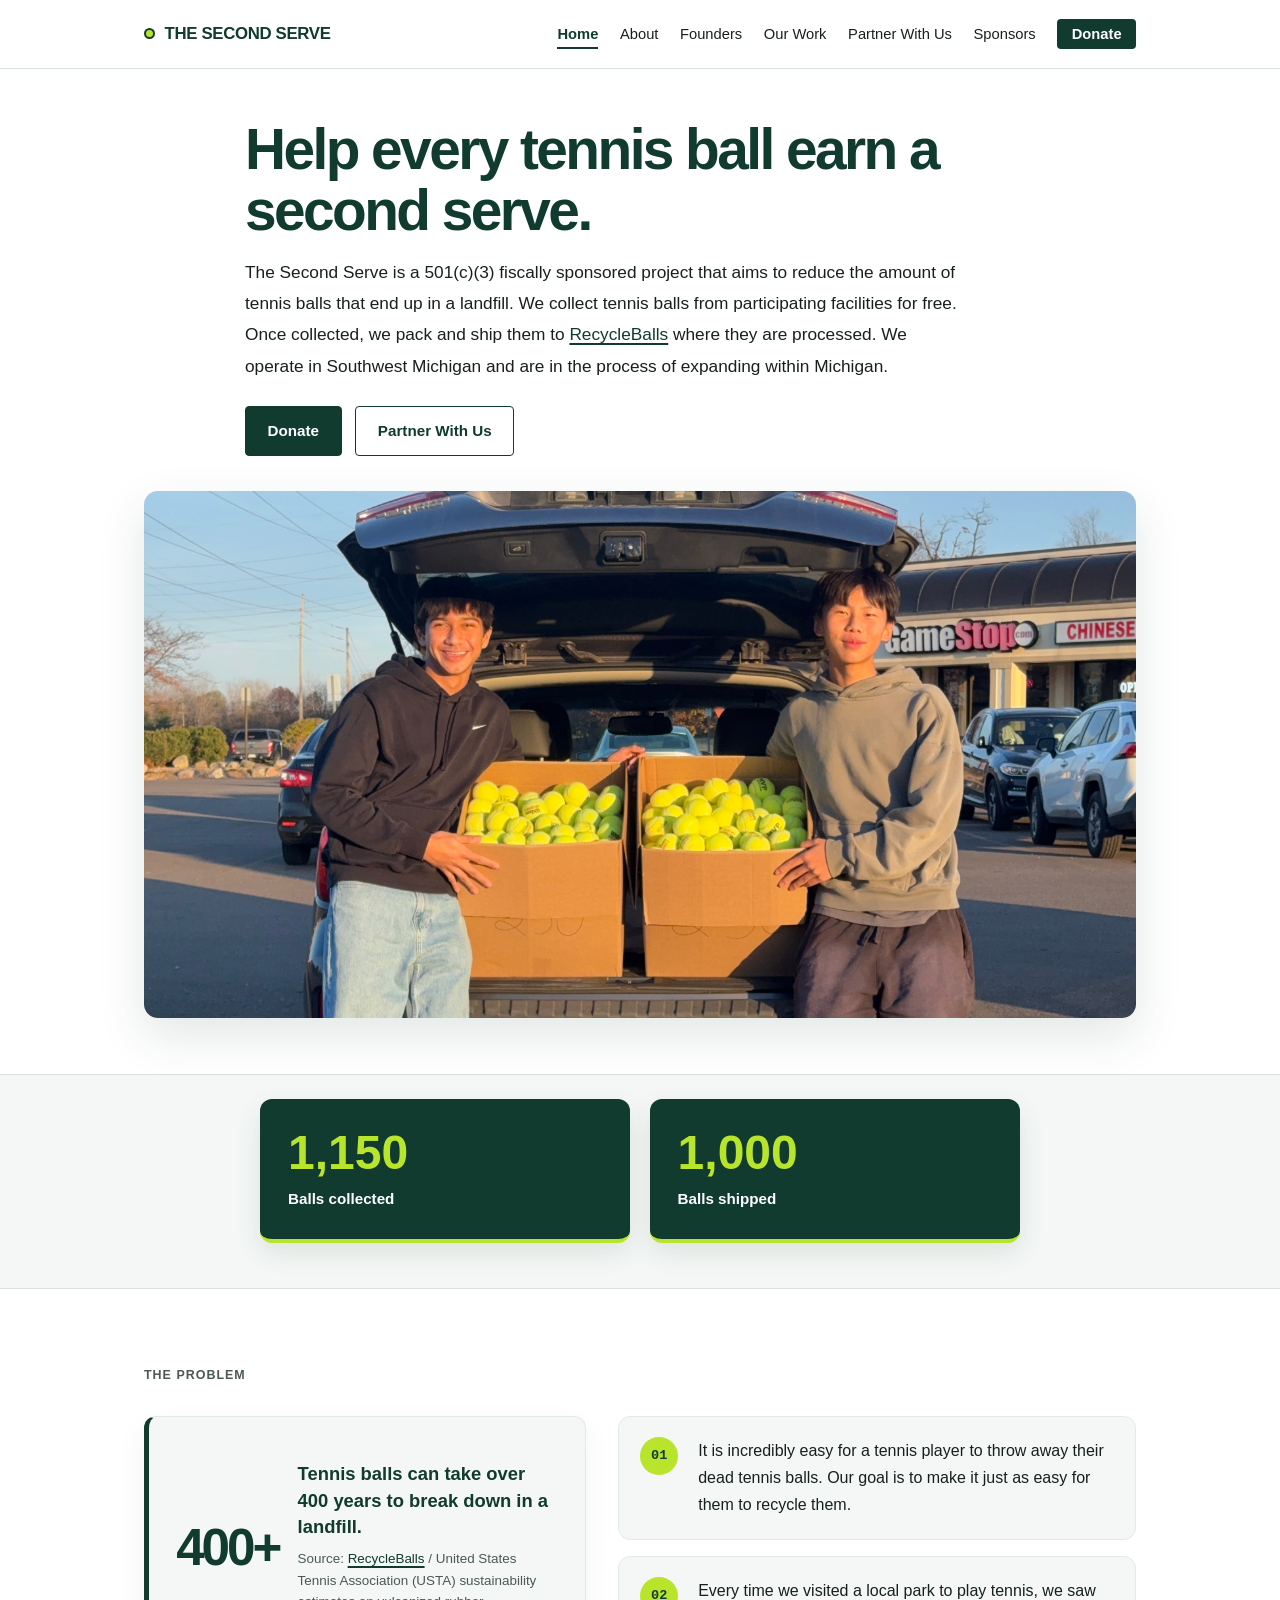
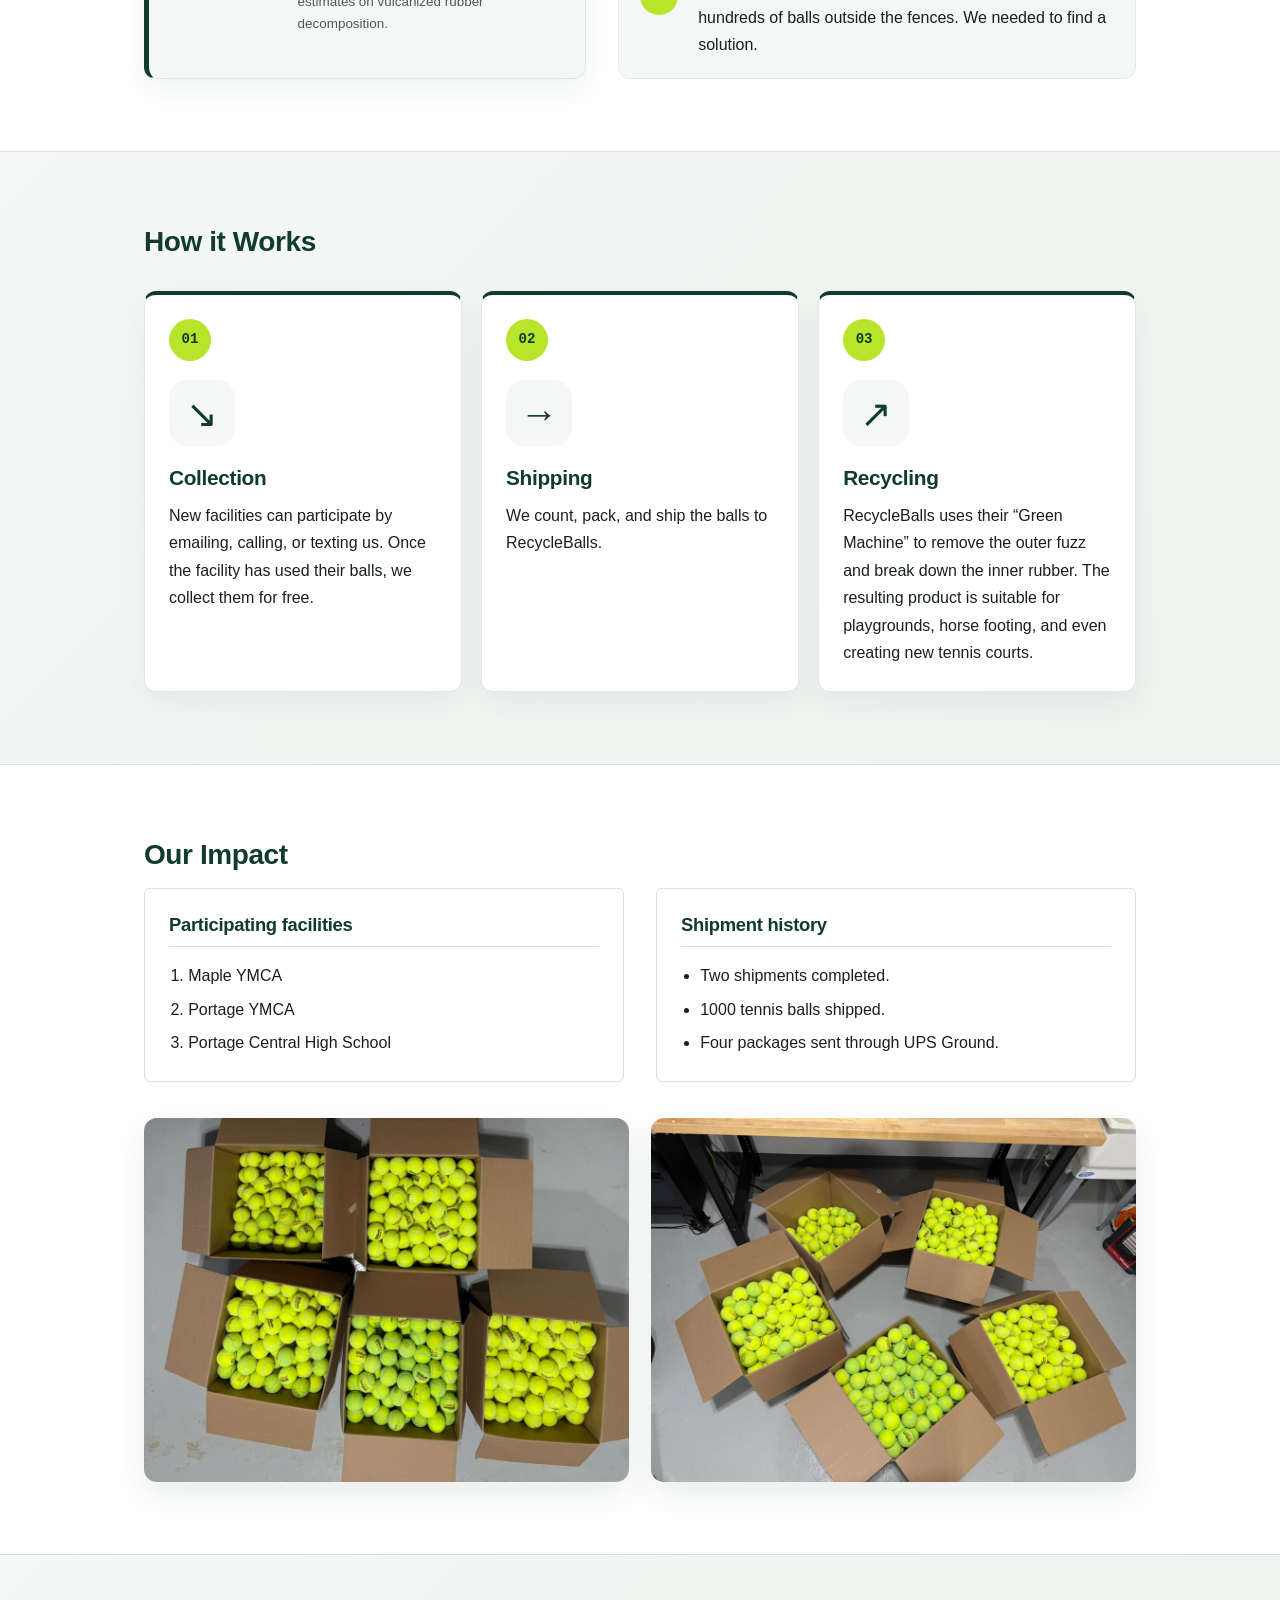
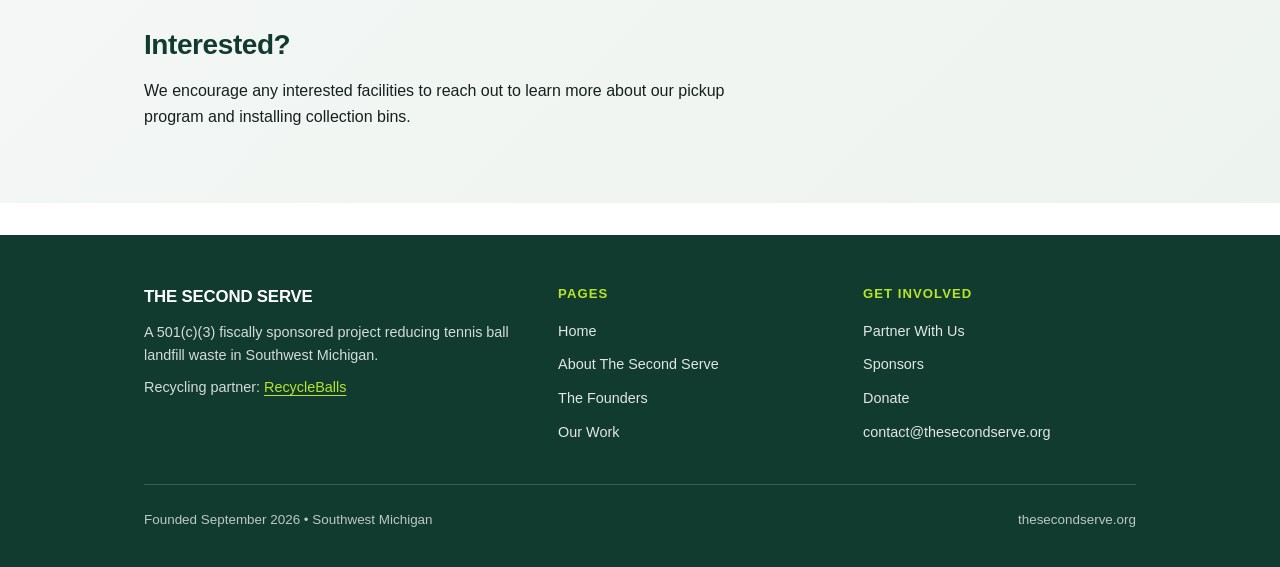
==== commit b4e9cfd3: "Update index.html" ====
--- a/index.html
+++ b/index.html
@@ -136,9 +136,9 @@
           <div class="detail-panel">
             <h3>Shipment history</h3>
             <ul class="clean-list">
-              <li>One shipment completed.</li>
-              <li>500 tennis balls shipped.</li>
-              <li>Two packages sent through UPS Ground.</li>
+              <li>Two shipments completed.</li>
+              <li>1000 tennis balls shipped.</li>
+              <li>Four packages sent through UPS Ground.</li>
             </ul>
           </div>
         </div>
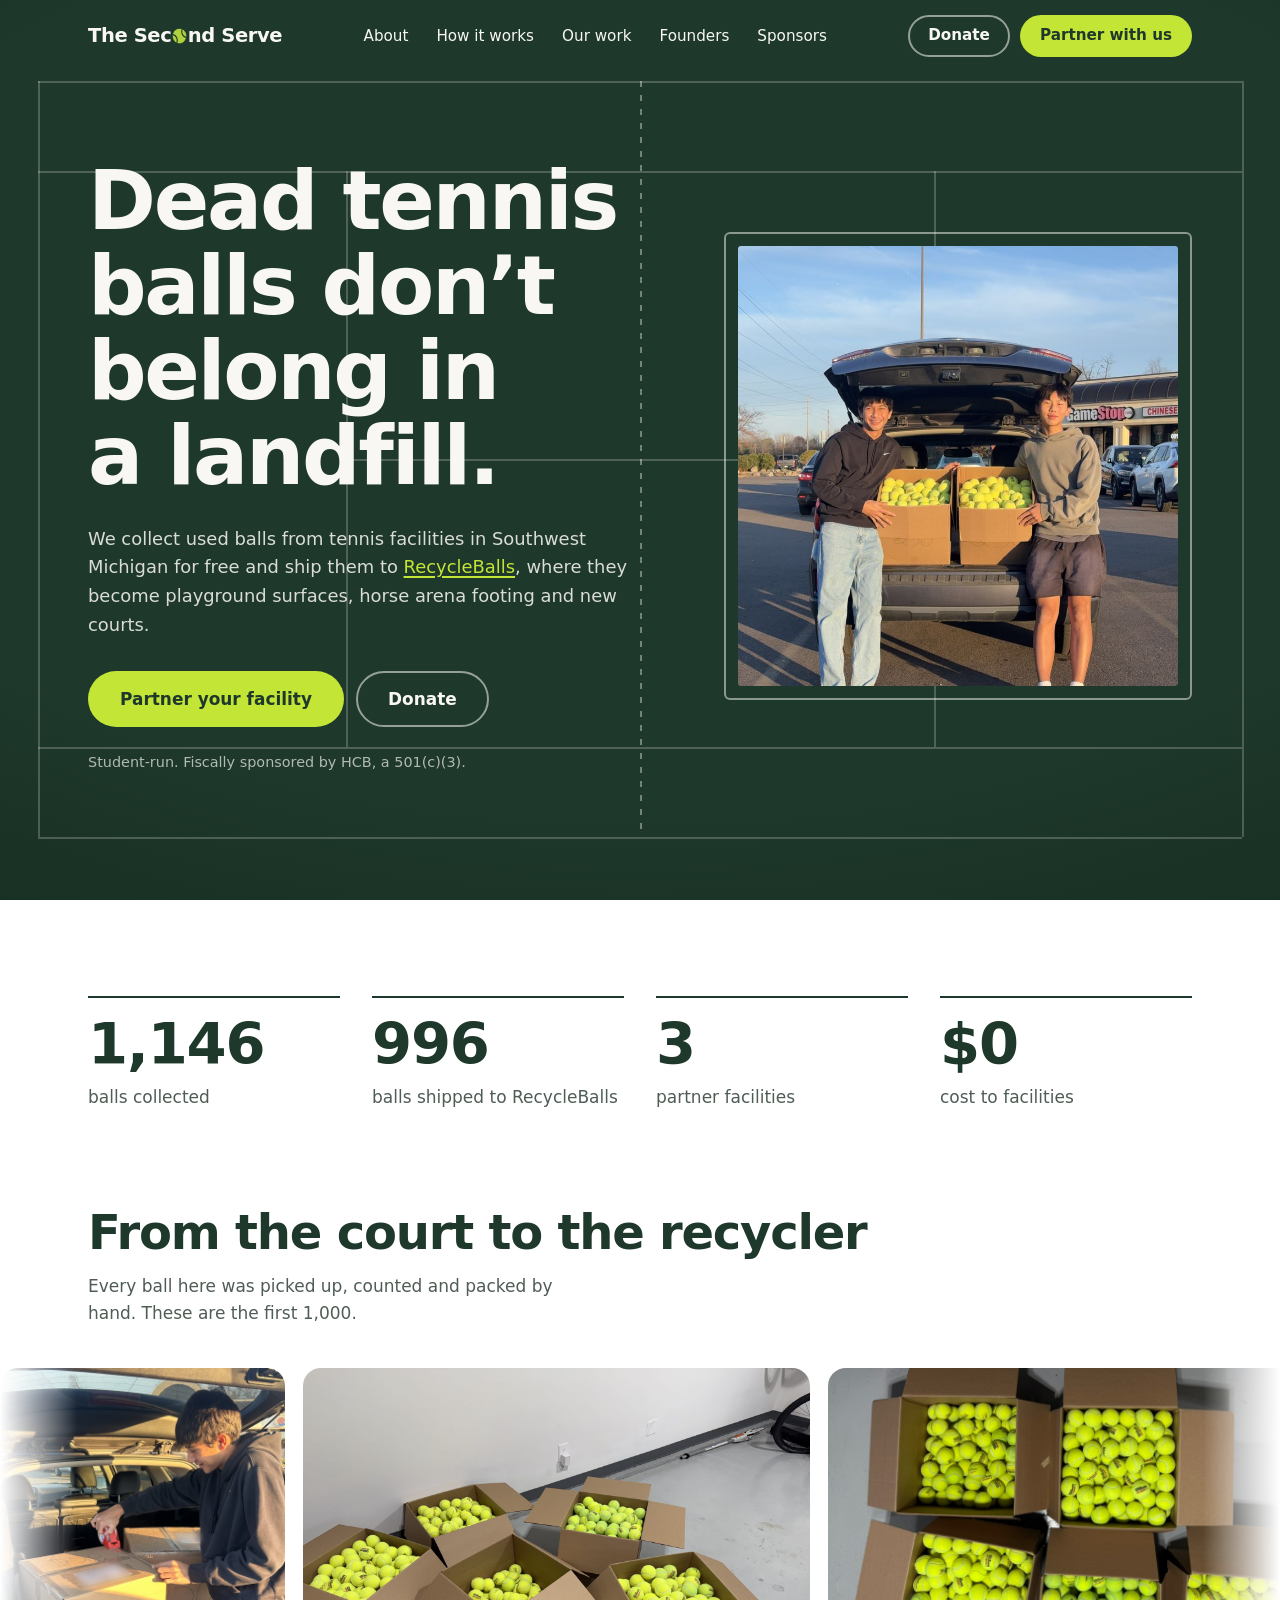
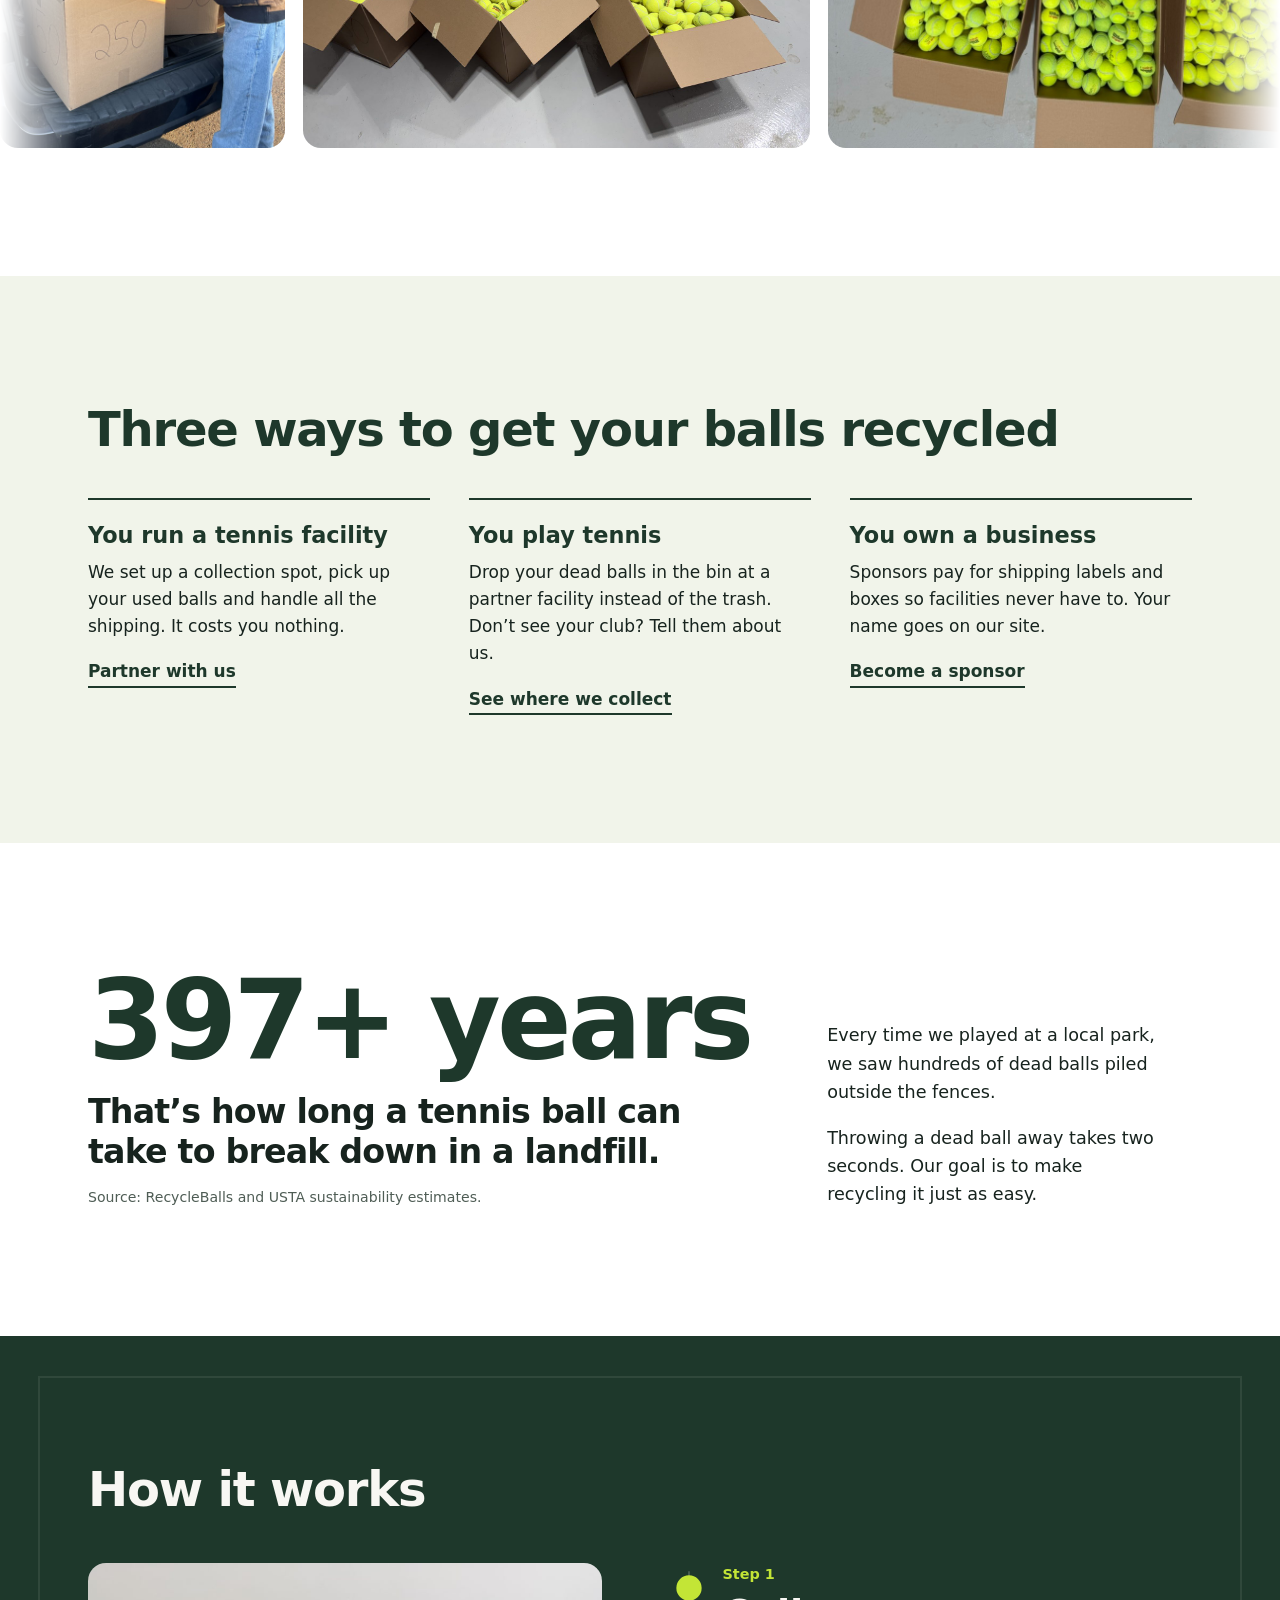
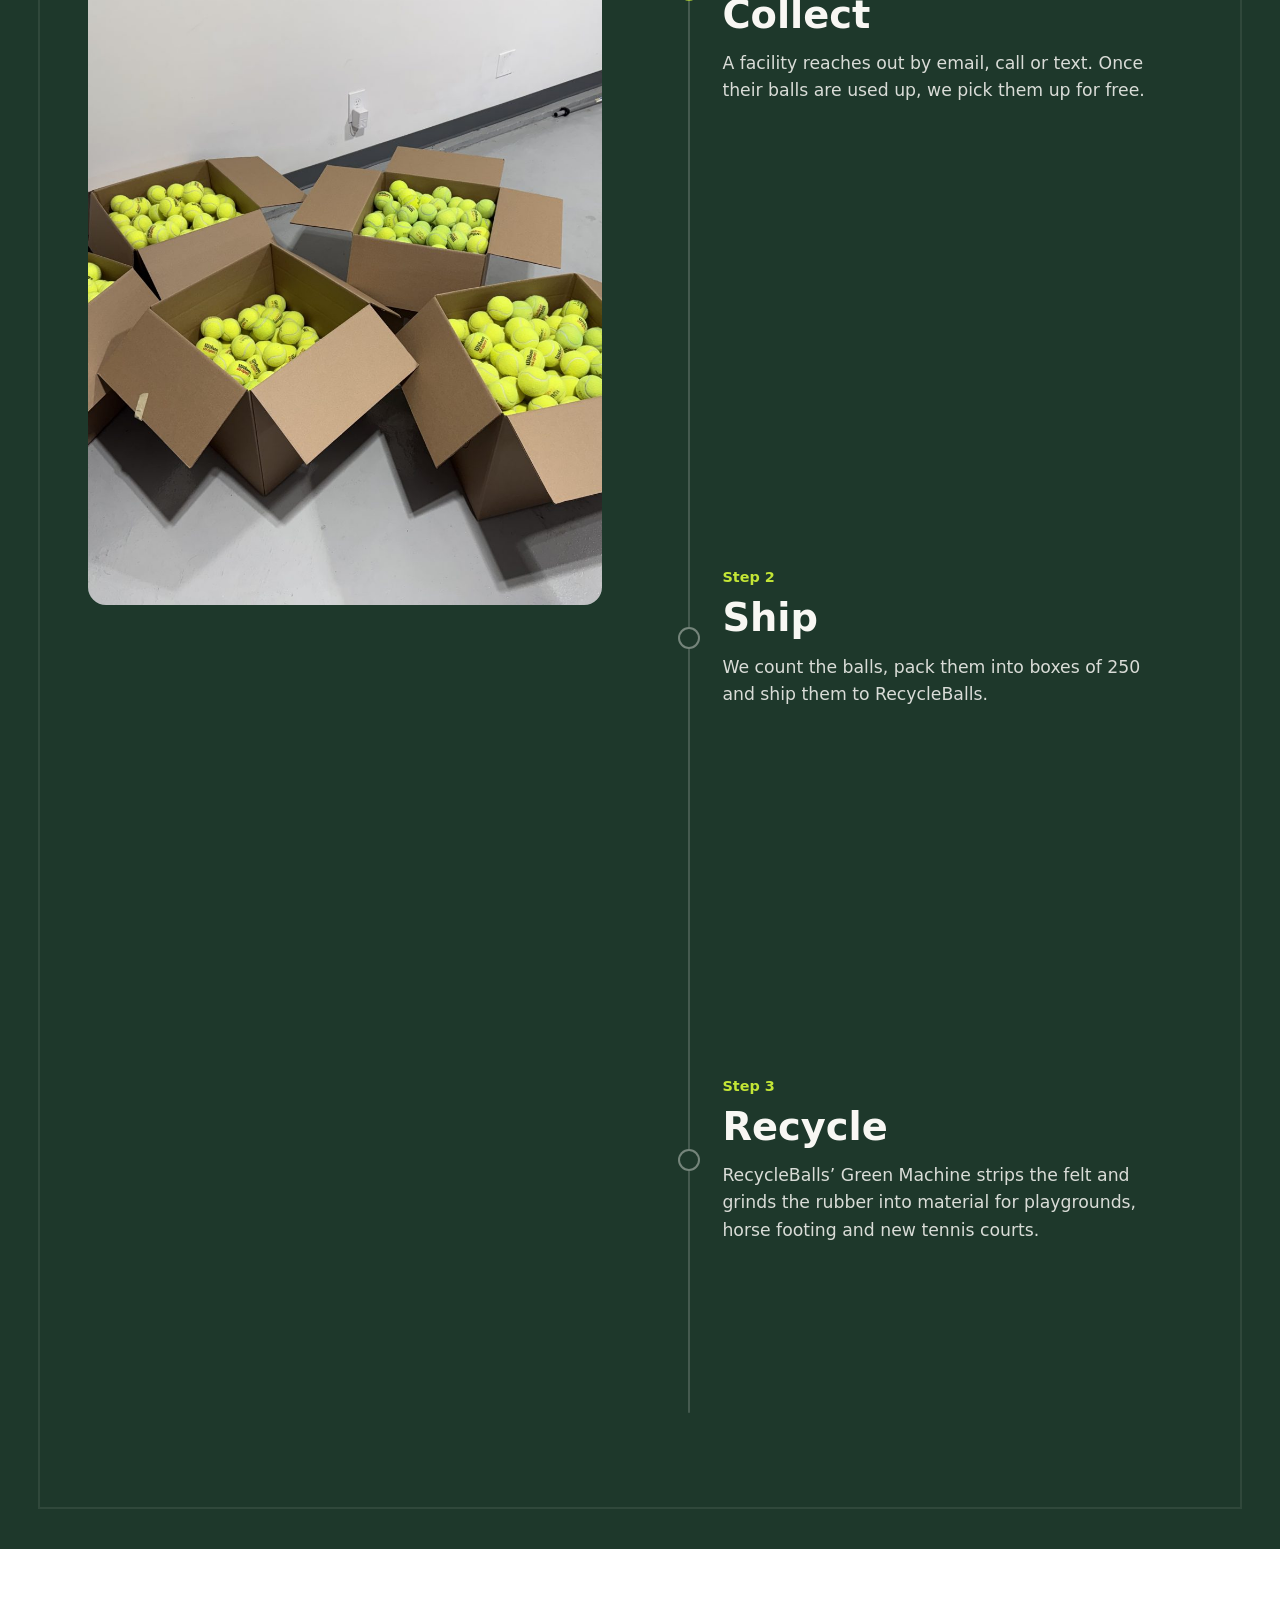
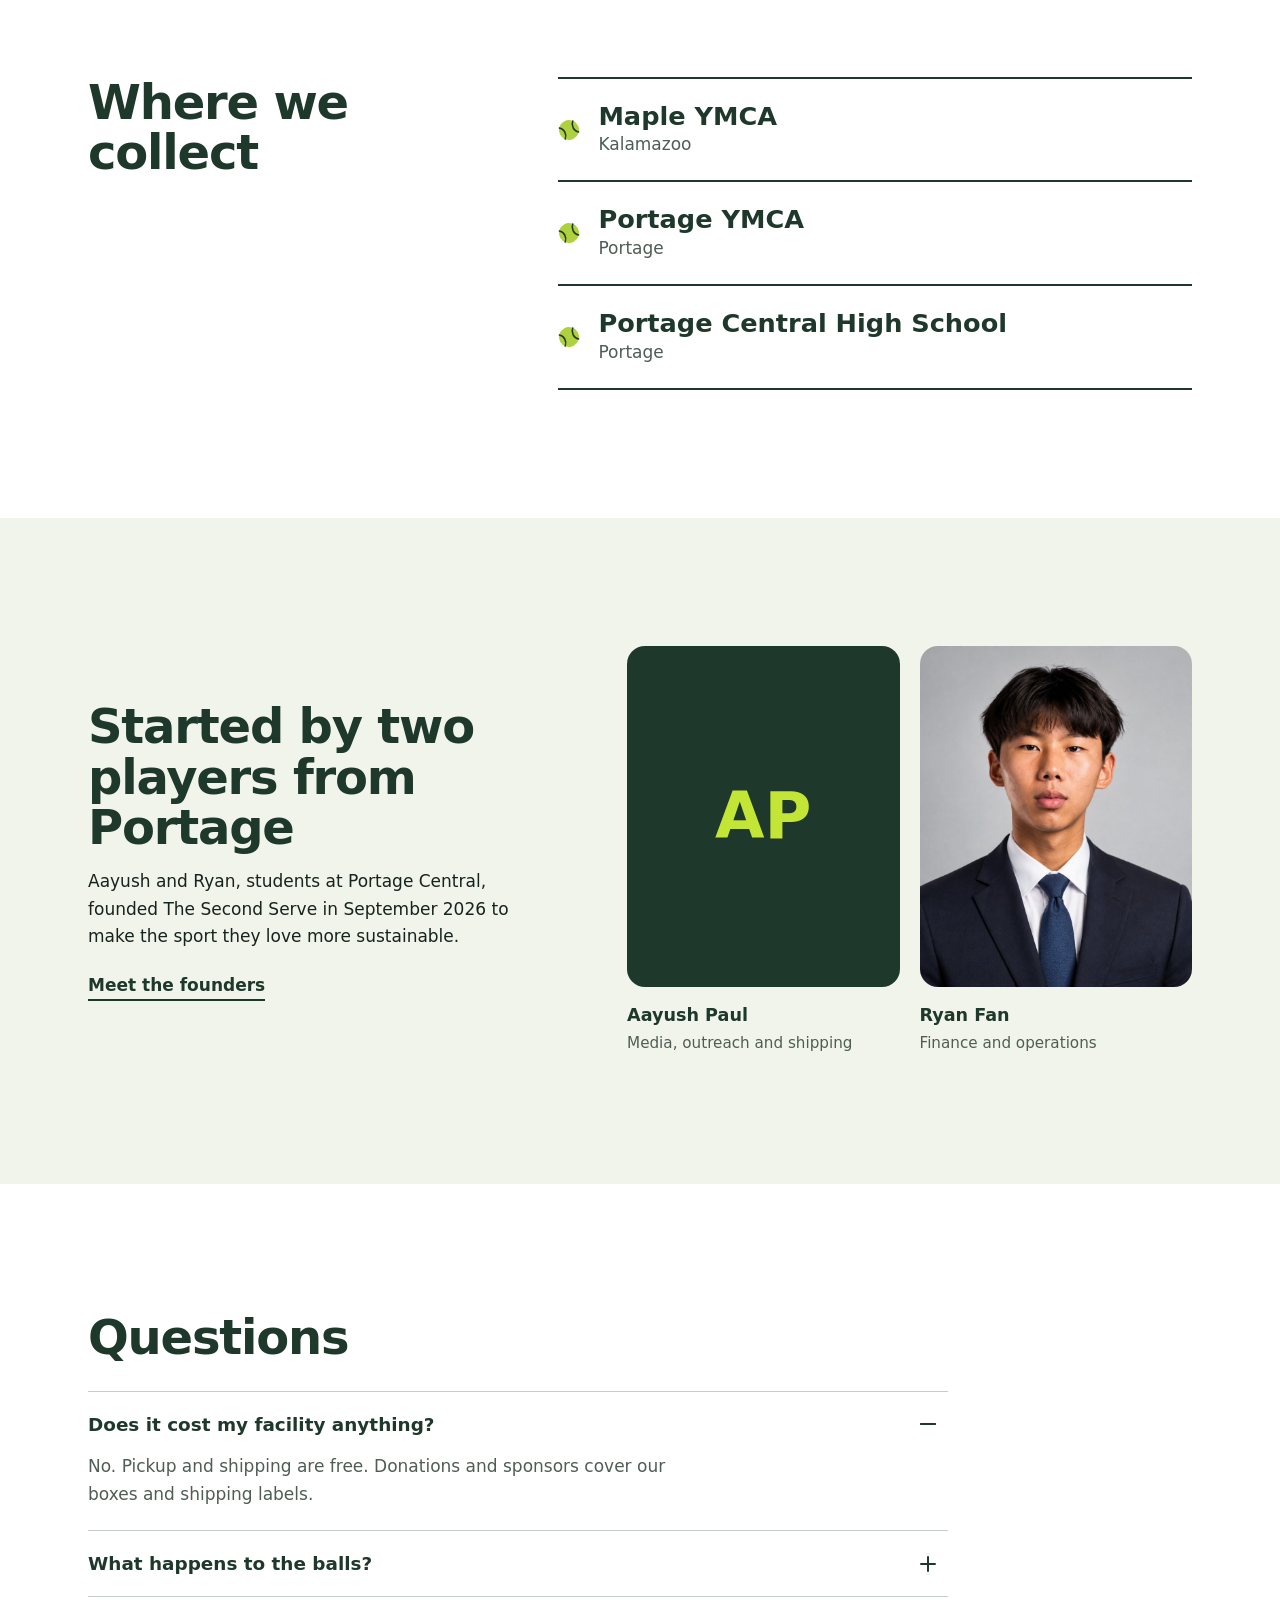
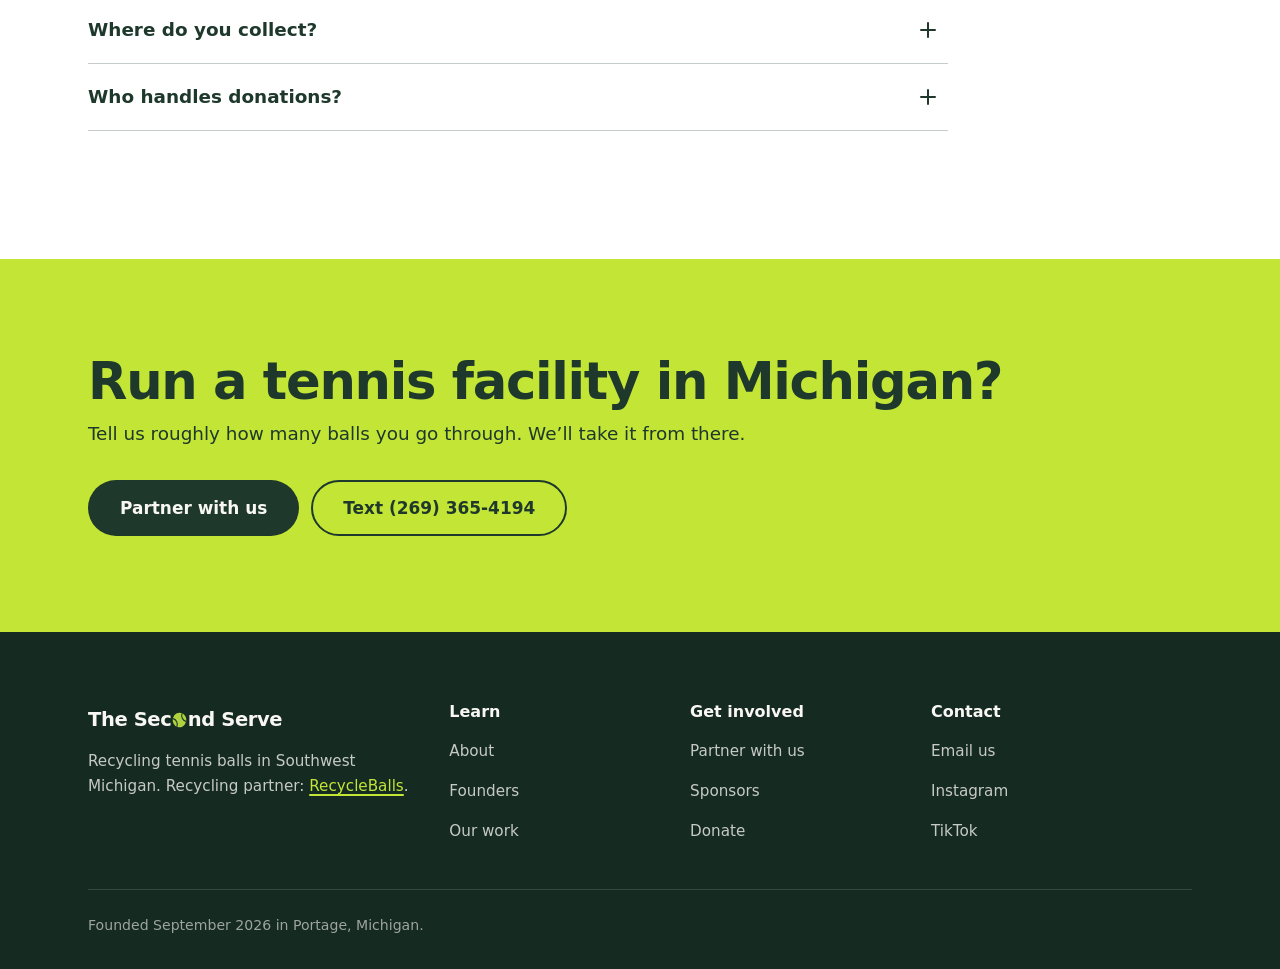
==== commit ea0e8b6b: "Redesign: new homepage and all 6 pages" ====
--- a/index.html
+++ b/index.html
@@ -4,200 +4,295 @@
   <meta charset="UTF-8" />
   <meta name="viewport" content="width=device-width, initial-scale=1.0" />
   <title>The Second Serve | Tennis Ball Recycling in Southwest Michigan</title>
-  <meta name="description" content="The Second Serve is a 501(c)(3) fiscally sponsored project collecting used tennis balls for free in Southwest Michigan and shipping them to RecycleBalls." />
-  <link rel="icon" type="image/png" href="assets/logo.png" />
-  <link rel="stylesheet" href="css/styles.css" />
+  <meta name="description" content="The Second Serve collects used tennis balls from facilities in Southwest Michigan for free and ships them to RecycleBalls to be recycled." />
+  <meta name="theme-color" content="#1E382B" />
+  <meta name="referrer" content="strict-origin-when-cross-origin" />
+  <meta http-equiv="Content-Security-Policy" content="default-src 'self'; img-src 'self' data:; style-src 'self' 'unsafe-inline' https://fonts.googleapis.com; font-src https://fonts.gstatic.com; script-src 'self'; connect-src 'self'; base-uri 'self'; form-action 'self' https://hcb.hackclub.com" />
+  <link rel="icon" href="favicon.ico" sizes="any" />
+  <link rel="icon" type="image/svg+xml" href="assets/favicon.svg" />
+  <link rel="icon" type="image/png" sizes="32x32" href="assets/favicon-32.png" />
+  <link rel="apple-touch-icon" href="assets/apple-touch-icon.png" />
+  <link rel="preconnect" href="https://fonts.googleapis.com" />
+  <link rel="preconnect" href="https://fonts.gstatic.com" crossorigin />
+  <link rel="stylesheet" href="https://fonts.googleapis.com/css2?family=Plus+Jakarta+Sans:ital,wght@0,400..800;1,400..800&display=swap" />
+  <link rel="stylesheet" href="css/site.css" />
+  <script src="js/site.js" defer></script>
+  <noscript><style>.reveal-up{opacity:1!important;transform:none!important;filter:none!important}.mobile-menu{display:none!important}</style></noscript>
 </head>
-<body>
-  <header class="site-header">
-    <div class="container nav-bar">
-      <a href="index.html" class="wordmark">
-        <span class="wordmark-dot" aria-hidden="true"></span>
-        <span>The Second Serve</span>
+<body class="is-home">
+  <a class="skip-link" href="#main">Skip to content</a>
+
+  <header class="site-header" data-header>
+    <div class="wrap header-bar">
+      <a href="index.html" class="brand" aria-label="The Second Serve home">
+        <span class="brand-name">The Sec<img src="assets/ball.svg" alt="" class="brand-o" width="20" height="20" />nd Serve</span>
       </a>
-      <button class="nav-toggle" type="button" aria-expanded="false" aria-controls="primary-menu">Menu</button>
-      <nav aria-label="Primary Navigation">
-        <ul class="nav-links" id="primary-menu">
-          <li><a href="index.html" aria-current="page">Home</a></li>
-          <li><a href="about.html">About</a></li>
-          <li><a href="founders.html">Founders</a></li>
-          <li><a href="our-work.html">Our Work</a></li>
-          <li><a href="partner.html">Partner With Us</a></li>
-          <li><a href="sponsors.html">Sponsors</a></li>
-          <li><a href="donate.html" class="nav-donate">Donate</a></li>
-        </ul>
+      <nav class="nav" aria-label="Primary">
+        <a href="about.html">About</a>
+        <a href="index.html#how">How it works</a>
+        <a href="our-work.html">Our work</a>
+        <a href="founders.html">Founders</a>
+        <a href="sponsors.html">Sponsors</a>
       </nav>
+      <div class="header-actions">
+        <a href="donate.html" class="btn btn-ghost btn-sm hide-sm">Donate</a>
+        <a href="partner.html" class="btn btn-ball btn-sm hide-sm">Partner with us</a>
+        <a href="donate.html" class="btn btn-ball btn-sm show-sm">Donate</a>
+        <button class="menu-btn" type="button" aria-expanded="false" aria-controls="mobile-menu" data-menu-btn>
+          <span class="menu-icon" aria-hidden="true"><span></span><span></span></span>
+          <span class="menu-label">Menu</span>
+        </button>
+      </div>
+    </div>
+    <div class="mobile-menu" id="mobile-menu" data-menu hidden>
+      <nav class="mobile-nav" aria-label="Mobile">
+        <a href="index.html" aria-current="page">Home</a>
+        <a href="about.html">About</a>
+        <a href="index.html#how">How it works</a>
+        <a href="our-work.html">Our work</a>
+        <a href="founders.html">Founders</a>
+        <a href="sponsors.html">Sponsors</a>
+      </nav>
+      <div class="mobile-cta">
+        <a href="partner.html" class="btn btn-ball btn-block">Partner with us</a>
+        <a href="donate.html" class="btn btn-ghost btn-block">Donate</a>
+      </div>
     </div>
   </header>
 
-  <main>
-    <!-- Section 1: Hero -->
-    <section class="hero-section">
-      <div class="container">
+  <main id="main">
+    <!-- Hero: the court -->
+    <section class="hero court" data-hero>
+      <div class="court-lines" aria-hidden="true">
+        <div class="court-landscape"><i class="h" style="--x:3;--y:9;--l:94;--dl:0s"></i><i class="h" style="--x:3;--y:93;--l:94;--dl:0s"></i><i class="v" style="--x:3;--y:9;--l:84;--dl:0.05s"></i><i class="v" style="--x:97;--y:9;--l:84;--dl:0.05s"></i><i class="h" style="--x:3;--y:19;--l:94;--dl:0.15s"></i><i class="h" style="--x:3;--y:83;--l:94;--dl:0.15s"></i><i class="v" style="--x:27;--y:19;--l:64;--dl:0.3s"></i><i class="v" style="--x:73;--y:19;--l:64;--dl:0.3s"></i><i class="h" style="--x:27;--y:51;--l:46;--dl:0.45s"></i><i class="net v" style="--x:50;--y:9;--l:84"></i></div>
+        <div class="court-portrait"><i class="h" style="--x:5;--y:3;--l:90;--dl:0s"></i><i class="h" style="--x:5;--y:98;--l:90;--dl:0s"></i><i class="v" style="--x:5;--y:3;--l:95;--dl:0.05s"></i><i class="v" style="--x:95;--y:3;--l:95;--dl:0.05s"></i><i class="v" style="--x:13;--y:3;--l:95;--dl:0.15s"></i><i class="v" style="--x:87;--y:3;--l:95;--dl:0.15s"></i><i class="h" style="--x:13;--y:30;--l:74;--dl:0.3s"></i><i class="h" style="--x:13;--y:72;--l:74;--dl:0.3s"></i><i class="v" style="--x:50;--y:30;--l:42;--dl:0.45s"></i><i class="net h" style="--x:2;--y:51;--l:96"></i></div>
+      </div>
+      <div class="serve" aria-hidden="true" data-serve>
+        <div class="serve-y"><img src="assets/ball.svg" alt="" class="serve-ball" /></div>
+      </div>
+      <div class="wrap hero-grid">
         <div class="hero-copy">
-          <h1>Help every tennis ball earn a second serve.</h1>
-          <p>The Second Serve is a 501(c)(3) fiscally sponsored project that aims to reduce the amount of tennis balls that end up in a landfill. We collect tennis balls from participating facilities for free. Once collected, we pack and ship them to <a href="https://www.recycleballs.org/" target="_blank" rel="noopener noreferrer">RecycleBalls</a> where they are processed. We operate in Southwest Michigan and are in the process of expanding within Michigan.</p>
-          <div class="btn-group">
-            <a href="donate.html" class="btn btn-primary">Donate</a>
-            <a href="partner.html" class="btn btn-secondary">Partner With Us</a>
+          <h1 class="hero-title" data-split>Dead tennis balls don’t belong in a landfill.</h1>
+          <p class="hero-lede reveal" style="--d: .55s">We collect used balls from tennis facilities in Southwest Michigan for free and ship them to <a href="https://www.recycleballs.org/" target="_blank" rel="noopener noreferrer">RecycleBalls</a>, where they become playground surfaces, horse arena footing and new courts.</p>
+          <div class="hero-actions reveal" style="--d: .7s">
+            <a href="partner.html" class="btn btn-ball btn-lg btn-fx" data-magnet><span class="btn-fill" aria-hidden="true"></span><span class="btn-text">Partner your facility</span></a>
+            <a href="donate.html" class="btn btn-ghost btn-lg">Donate</a>
           </div>
-        </div>
-        <figure class="hero-media hero-photo-only">
-          <img src="assets/IMG_4252.jpg" alt="Aayush and Ryan with collected tennis balls" />
+          <p class="hero-note reveal" style="--d: .85s">Student-run. Fiscally sponsored by HCB, a <span class="nowrap">501(c)(3)</span>.</p>
+        </div>
+        <figure class="hero-photo reveal" style="--d: .35s" data-tilt>
+          <img src="assets/hero-1400.jpg" srcset="assets/hero-800.jpg 800w, assets/hero-1400.jpg 1400w" sizes="(max-width: 860px) 92vw, 46vw" alt="Aayush and Ryan with two boxes of collected tennis balls" width="1400" height="1402" fetchpriority="high" />
         </figure>
       </div>
     </section>
 
-    <!-- Balls collected and shipped -->
-    <section class="counter-ribbon" aria-label="The Second Serve totals">
-      <div class="container">
-        <div class="impact-counters">
-          <div class="counter-box">
-            <span class="counter-value" data-counter="collected">1,150</span>
-            <span class="counter-label">Balls collected</span>
-          </div>
-          <div class="counter-box">
-            <span class="counter-value" data-counter="shipped">1,000</span>
-            <span class="counter-label">Balls shipped</span>
-          </div>
-        </div>
-      </div>
-    </section>
-
-    <!-- Section 2: The Problem -->
-    <section class="section">
-      <div class="container">
-        <span class="eyebrow">The Problem</span>
-        <div class="problem-layout">
-          <div class="problem-main">
-            <div class="stat-callout">
-              <span class="problem-mark" aria-hidden="true">400+</span>
-              <div>
-                <div class="stat-callout-headline">Tennis balls can take over 400 years to break down in a landfill.</div>
-                <p class="stat-source">Source: <a href="https://www.recycleballs.org/" target="_blank" rel="noopener noreferrer">RecycleBalls</a> / United States Tennis Association (USTA) sustainability estimates on vulcanized rubber decomposition.</p>
+    <!-- Numbers -->
+    <section class="section numbers" aria-label="Our numbers so far">
+      <div class="wrap stat-row">
+        <div class="stat reveal-up"><span class="stat-num" data-count="1150">1,150</span><span class="stat-label">balls collected</span></div>
+        <div class="stat reveal-up" style="--d: .08s"><span class="stat-num" data-count="1000">1,000</span><span class="stat-label">balls shipped to RecycleBalls</span></div>
+        <div class="stat reveal-up" style="--d: .16s"><span class="stat-num" data-count="3">3</span><span class="stat-label">partner facilities</span></div>
+        <div class="stat reveal-up" style="--d: .24s"><span class="stat-num" data-count="0" data-prefix="$">$0</span><span class="stat-label">cost to facilities</span></div>
+      </div>
+    </section>
+
+    <!-- Photo story -->
+    <section class="section story" aria-labelledby="story-title">
+      <div class="wrap story-head">
+        <h2 id="story-title" class="reveal-up">From the court to the recycler</h2>
+        <p class="reveal-up" style="--d: .08s">Every ball here was picked up, counted and packed by hand. These are the first 1,000.</p>
+      </div>
+      <div class="photo-marquee" data-photo-marquee>
+        <div class="photo-track">
+          <figure class="ph ph-tall"><img src="assets/packing.jpg" alt="Taping up a box marked 250 balls in the back of a car" loading="lazy" width="1200" height="1600" /></figure>
+          <figure class="ph"><img src="assets/boxes.jpg" alt="Five open boxes packed with used tennis balls" loading="lazy" width="1600" height="1200" /></figure>
+          <figure class="ph"><img src="assets/Balls1.jpg" alt="Boxes full of tennis balls seen from above" loading="lazy" width="1024" height="768" /></figure>
+          <figure class="ph"><img src="assets/Balls2.jpg" alt="Boxes of tennis balls being sorted for shipping" loading="lazy" width="1024" height="768" /></figure>
+        </div>
+      </div>
+    </section>
+
+    <!-- Ways to help -->
+    <section class="section paths tint" aria-labelledby="paths-title">
+      <div class="wrap">
+        <h2 id="paths-title" class="reveal-up">Three ways to get your balls recycled</h2>
+        <div class="path-grid">
+          <a class="path reveal-up" href="partner.html">
+            <h3>You run a tennis facility</h3>
+            <p>We set up a collection spot, pick up your used balls and handle all the shipping. It costs you nothing.</p>
+            <span class="path-link">Partner with us</span>
+          </a>
+          <a class="path reveal-up" style="--d: .08s" href="#where">
+            <h3>You play tennis</h3>
+            <p>Drop your dead balls in the bin at a partner facility instead of the trash. Don’t see your club? Tell them about us.</p>
+            <span class="path-link">See where we collect</span>
+          </a>
+          <a class="path reveal-up" style="--d: .16s" href="sponsors.html">
+            <h3>You own a business</h3>
+            <p>Sponsors pay for shipping labels and boxes so facilities never have to. Your name goes on our site.</p>
+            <span class="path-link">Become a sponsor</span>
+          </a>
+        </div>
+      </div>
+    </section>
+
+    <!-- Problem -->
+    <section class="section problem" aria-labelledby="problem-title">
+      <div class="wrap problem-grid">
+        <div>
+          <p class="big-stat reveal-up" aria-hidden="true"><span data-count="400">400</span>+ years</p>
+          <h2 id="problem-title" class="reveal-up" style="--d: .08s">That’s how long a tennis ball can take to break down in a landfill.</h2>
+          <p class="source reveal-up" style="--d: .12s">Source: RecycleBalls and USTA sustainability estimates.</p>
+        </div>
+        <div class="problem-copy">
+          <p class="reveal-up">Every time we played at a local park, we saw hundreds of dead balls piled outside the fences.</p>
+          <p class="reveal-up" style="--d: .08s">Throwing a dead ball away takes two seconds. Our goal is to make recycling it just as easy.</p>
+        </div>
+      </div>
+    </section>
+
+    <!-- How it works: sticky story -->
+    <section class="section how court-dark" id="how" aria-labelledby="how-title">
+      <div class="wrap">
+        <h2 id="how-title" class="reveal-up">How it works</h2>
+        <div class="how-grid" data-steps>
+          <div class="how-media" aria-hidden="true">
+            <div class="how-frame">
+              <img src="assets/boxes.jpg" alt="" class="is-active" data-step-img="0" loading="lazy" />
+              <img src="assets/packing.jpg" alt="" data-step-img="1" loading="lazy" />
+              <div class="how-graphic" data-step-img="2">
+                <img src="assets/ball.svg" alt="" class="how-graphic-ball" />
+                <span>Playgrounds, horse footing and new courts</span>
               </div>
             </div>
           </div>
-          <div class="problem-story">
-            <article class="story-card">
-              <span class="story-index">01</span>
-              <p>It is incredibly easy for a tennis player to throw away their dead tennis balls. Our goal is to make it just as easy for them to recycle them.</p>
-            </article>
-            <article class="story-card">
-              <span class="story-index">02</span>
-              <p>Every time we visited a local park to play tennis, we saw hundreds of balls outside the fences. We needed to find a solution.</p>
-            </article>
+          <div class="steps-wrap">
+          <span class="steps-rail" aria-hidden="true"><span class="steps-fill" data-steps-fill></span></span>
+          <ol class="steps">
+            <li class="step is-active" data-step="0">
+              <span class="step-num">Step 1</span>
+              <h3>Collect</h3>
+              <p>A facility reaches out by email, call or text. Once their balls are used up, we pick them up for free.</p>
+              <img class="step-photo" src="assets/boxes.jpg" alt="Boxes of collected tennis balls" loading="lazy" />
+            </li>
+            <li class="step" data-step="1">
+              <span class="step-num">Step 2</span>
+              <h3>Ship</h3>
+              <p>We count the balls, pack them into boxes of 250 and ship them to RecycleBalls.</p>
+              <img class="step-photo" src="assets/packing.jpg" alt="Packing a box of 250 balls for shipping" loading="lazy" />
+            </li>
+            <li class="step" data-step="2">
+              <span class="step-num">Step 3</span>
+              <h3>Recycle</h3>
+              <p>RecycleBalls’ Green Machine strips the felt and grinds the rubber into material for playgrounds, horse footing and new tennis courts.</p>
+            </li>
+          </ol>
           </div>
         </div>
       </div>
     </section>
 
-    <!-- Section 3: How it Works -->
-    <section class="section section-tint">
-      <div class="container">
-        <h2>How it Works</h2>
-        <div class="steps-grid">
-          <article class="step-item">
-            <span class="step-number">01</span>
-            <div class="step-symbol" aria-hidden="true">↘</div>
-            <h3>Collection</h3>
-            <p>New facilities can participate by emailing, calling, or texting us. Once the facility has used their balls, we collect them for free.</p>
-          </article>
-          <article class="step-item">
-            <span class="step-number">02</span>
-            <div class="step-symbol" aria-hidden="true">→</div>
-            <h3>Shipping</h3>
-            <p>We count, pack, and ship the balls to RecycleBalls.</p>
-          </article>
-          <article class="step-item">
-            <span class="step-number">03</span>
-            <div class="step-symbol" aria-hidden="true">↗</div>
-            <h3>Recycling</h3>
-            <p>RecycleBalls uses their &ldquo;Green Machine&rdquo; to remove the outer fuzz and break down the inner rubber. The resulting product is suitable for playgrounds, horse footing, and even creating new tennis courts.</p>
-          </article>
-        </div>
-      </div>
-    </section>
-
-    <!-- Section 4: Our Impact -->
-    <section class="section">
-      <div class="container">
-        <h2>Our Impact</h2>
-
-        <div class="impact-details-grid">
-          <div class="detail-panel">
-            <h3>Participating facilities</h3>
-            <ol class="clean-list">
-              <li>Maple YMCA</li>
-              <li>Portage YMCA</li>
-              <li>Portage Central High School</li>
-            </ol>
-          </div>
-          <div class="detail-panel">
-            <h3>Shipment history</h3>
-            <ul class="clean-list">
-              <li>Two shipments completed.</li>
-              <li>1000 tennis balls shipped.</li>
-              <li>Four packages sent through UPS Ground.</li>
-            </ul>
-          </div>
-        </div>
-
-        <div class="photo-pair">
-          <figure class="photo-figure">
-            <img src="assets/Balls1.jpg" alt="Collected tennis balls" />
+    <!-- Where we collect -->
+    <section class="section where" id="where" aria-labelledby="where-title">
+      <div class="wrap where-grid">
+        <h2 id="where-title" class="reveal-up">Where we collect</h2>
+        <ul class="where-list">
+          <li class="reveal-up"><img src="assets/ball.svg" alt="" width="22" height="22" /><span><strong>Maple YMCA</strong>Kalamazoo</span></li>
+          <li class="reveal-up" style="--d: .08s"><img src="assets/ball.svg" alt="" width="22" height="22" /><span><strong>Portage YMCA</strong>Portage</span></li>
+          <li class="reveal-up" style="--d: .16s"><img src="assets/ball.svg" alt="" width="22" height="22" /><span><strong>Portage Central High School</strong>Portage</span></li>
+        </ul>
+      </div>
+    </section>
+
+    <!-- Founders -->
+    <section class="section founders tint" aria-labelledby="founders-title">
+      <div class="wrap founders-grid">
+        <div class="founders-copy">
+          <h2 id="founders-title" class="reveal-up">Started by two players from Portage</h2>
+          <p class="reveal-up" style="--d: .08s">Aayush and Ryan, students at Portage Central, founded The Second Serve in September 2026 to make the sport they love more sustainable.</p>
+          <a class="text-link reveal-up" style="--d: .12s" href="founders.html">Meet the founders</a>
+        </div>
+        <div class="founder-cards">
+          <figure class="founder reveal-up" data-tilt>
+            <div class="founder-photo founder-initials" role="img" aria-label="Photo of Aayush coming soon">AP</div>
+            <figcaption><strong>Aayush Paul</strong><span>Media, outreach and shipping</span></figcaption>
           </figure>
-          <figure class="photo-figure">
-            <img src="assets/Balls2.jpg" alt="More collected tennis balls" />
+          <figure class="founder reveal-up" style="--d: .1s" data-tilt>
+            <img class="founder-photo" src="assets/ryan-800.jpg" alt="Ryan Fan" loading="lazy" width="800" height="1000" />
+            <figcaption><strong>Ryan Fan</strong><span>Finance and operations</span></figcaption>
           </figure>
         </div>
       </div>
     </section>
 
-    <!-- Section 5: Interested? -->
-    <section class="section section-tint">
-      <div class="container">
-        <h2>Interested?</h2>
-        <p>We encourage any interested facilities to reach out to learn more about our pickup program and installing collection bins.</p>
+    <!-- FAQ -->
+    <section class="section faq" aria-labelledby="faq-title">
+      <div class="wrap faq-grid">
+        <h2 id="faq-title" class="reveal-up">Questions</h2>
+        <div class="faq-list" data-faq>
+          <details open>
+            <summary>Does it cost my facility anything?</summary>
+            <div class="faq-body"><p>No. Pickup and shipping are free. Donations and sponsors cover our boxes and shipping labels.</p></div>
+          </details>
+          <details>
+            <summary>What happens to the balls?</summary>
+            <div class="faq-body"><p>RecycleBalls removes the felt and grinds the rubber into material for playgrounds, horse arenas and new tennis courts.</p></div>
+          </details>
+          <details>
+            <summary>Where do you collect?</summary>
+            <div class="faq-body"><p>Southwest Michigan for now, and we’re expanding within the state. If your facility is in Michigan, reach out.</p></div>
+          </details>
+          <details>
+            <summary>Who handles donations?</summary>
+            <div class="faq-body"><p>Donations go through HCB, our fiscal sponsor, which is part of The Hack Foundation, a 501(c)(3) nonprofit.</p></div>
+          </details>
+        </div>
+      </div>
+    </section>
+
+    <!-- Closing CTA -->
+    <section class="cta-band">
+      <div class="wrap cta-grid">
+        <div>
+          <h2 class="reveal-up">Run a tennis facility in Michigan?</h2>
+          <p class="reveal-up" style="--d: .08s">Tell us roughly how many balls you go through. We’ll take it from there.</p>
+        </div>
+        <div class="cta-actions reveal-up" style="--d: .12s">
+          <a href="partner.html" class="btn btn-court btn-lg btn-fx" data-magnet><span class="btn-fill" aria-hidden="true"></span><span class="btn-text">Partner with us</span></a>
+          <a href="sms:+12693654194" class="btn btn-outline-court btn-lg">Text (269) 365-4194</a>
+        </div>
       </div>
     </section>
   </main>
 
   <footer class="site-footer">
-    <div class="container">
+    <div class="wrap">
       <div class="footer-grid">
-        <div>
-          <div class="footer-brand">The Second Serve</div>
-          <p class="footer-text">A 501(c)(3) fiscally sponsored project reducing tennis ball landfill waste in Southwest Michigan.</p>
-          <p class="footer-text">Recycling partner: <a href="https://www.recycleballs.org/" target="_blank" rel="noopener noreferrer">RecycleBalls</a></p>
-        </div>
-        <div>
-          <div class="footer-heading">Pages</div>
-          <ul class="footer-links">
-            <li><a href="index.html">Home</a></li>
-            <li><a href="about.html">About The Second Serve</a></li>
-            <li><a href="founders.html">The Founders</a></li>
-            <li><a href="our-work.html">Our Work</a></li>
-          </ul>
-        </div>
-        <div>
-          <div class="footer-heading">Get Involved</div>
-          <ul class="footer-links">
-            <li><a href="partner.html">Partner With Us</a></li>
-            <li><a href="sponsors.html">Sponsors</a></li>
-            <li><a href="donate.html">Donate</a></li>
-            <li><a data-contact-email href="mailto:contact@thesecondserve.org">contact@thesecondserve.org</a></li>
-            <li data-contact-phone-row><a data-contact-phone href="#"></a></li>
-          </ul>
-        </div>
-      </div>
-      <div class="footer-bottom">
-        <span>Founded September 2026 &bull; Southwest Michigan</span>
-        <span>thesecondserve.org</span>
-      </div>
+        <div class="footer-brand">
+          <a href="index.html" class="brand" aria-label="The Second Serve home"><span class="brand-name">The Sec<img src="assets/ball.svg" alt="" class="brand-o" width="20" height="20" />nd Serve</span></a>
+          <p>Recycling tennis balls in Southwest Michigan. Recycling partner: <a href="https://www.recycleballs.org/" target="_blank" rel="noopener noreferrer">RecycleBalls</a>.</p>
+        </div>
+        <div class="footer-col">
+          <h2>Learn</h2>
+          <a href="about.html">About</a>
+          <a href="founders.html">Founders</a>
+          <a href="our-work.html">Our work</a>
+        </div>
+        <div class="footer-col">
+          <h2>Get involved</h2>
+          <a href="partner.html">Partner with us</a>
+          <a href="sponsors.html">Sponsors</a>
+          <a href="donate.html">Donate</a>
+        </div>
+        <div class="footer-col">
+          <h2>Contact</h2>
+          <a href="mailto:thesecondservemichigan@gmail.com">Email us</a>
+          <a href="https://www.instagram.com/the_secondserve/" target="_blank" rel="noopener noreferrer">Instagram</a>
+          <a href="https://www.tiktok.com/@the_secondserve" target="_blank" rel="noopener noreferrer">TikTok</a>
+        </div>
+      </div>
+      <p class="footer-bottom">Founded September 2026 in Portage, Michigan.</p>
     </div>
   </footer>
-
-  <script src="js/main.js"></script>
 </body>
 </html>
--- a/css/site.css
+++ b/css/site.css
@@ -0,0 +1,478 @@
+/* ==========================================================================
+   THE SECOND SERVE — site styles
+   Colors come from the logo: court green, line cream, ball yellow-green.
+   ========================================================================== */
+
+:root {
+  --court: #1E382B;
+  --court-deep: #152A20;
+  --court-lift: #26473A;
+  --ball: #C3E536;
+  --ball-deep: #AACB1F;
+  --line: #F8F7F3;
+  --paper: #FFFFFF;
+  --tint: #F1F4EA;
+  --ink: #17231E;
+  --muted: #4F5D55;
+
+  --font: "Plus Jakarta Sans", system-ui, -apple-system, "Segoe UI", sans-serif;
+  --ease: cubic-bezier(.22, .8, .2, 1);
+  --ease-in-out: cubic-bezier(.65, 0, .35, 1);
+  --wrap: 1200px;
+  --gutter: clamp(20px, 4vw, 48px);
+  --header-h: 72px;
+  --radius: 18px;
+}
+
+/* ---------- Base ---------- */
+*, *::before, *::after { box-sizing: border-box; }
+html { -webkit-text-size-adjust: 100%; scroll-behavior: smooth; scroll-padding-top: calc(var(--header-h) + 16px); }
+body {
+  margin: 0;
+  font-family: var(--font);
+  font-size: 17px;
+  line-height: 1.6;
+  color: var(--ink);
+  background: var(--paper);
+  -webkit-font-smoothing: antialiased;
+  text-rendering: optimizeLegibility;
+}
+img { display: block; max-width: 100%; height: auto; }
+a { color: var(--court); text-underline-offset: 3px; text-decoration-thickness: 1.5px; }
+h1, h2, h3 { margin: 0; color: var(--court); line-height: 1.05; }
+h2 { font-size: clamp(2rem, 4.2vw, 3rem); font-weight: 800; letter-spacing: -0.025em; }
+h3 { font-size: 1.4rem; font-weight: 800; line-height: 1.2; }
+p { margin: 0; }
+:focus-visible { outline: 3px solid var(--ball); outline-offset: 3px; border-radius: 4px; }
+
+.wrap { width: 100%; max-width: var(--wrap); margin: 0 auto; padding-inline: var(--gutter); }
+.section { padding-block: clamp(72px, 10vw, 128px); }
+.tint { background: var(--tint); }
+.nowrap { white-space: nowrap; }
+.skip-link { position: absolute; left: 12px; top: -60px; z-index: 300; padding: 10px 16px; border-radius: 999px; background: var(--ball); color: var(--court); font-weight: 700; }
+.skip-link:focus { top: 12px; }
+
+/* ---------- Buttons ---------- */
+.btn {
+  display: inline-flex; align-items: center; justify-content: center; gap: 8px;
+  min-height: 48px; padding: 0 24px;
+  border-radius: 999px; border: 2px solid transparent;
+  font: 700 1rem/1 var(--font); text-decoration: none; white-space: nowrap;
+  cursor: pointer;
+  transition: transform .35s var(--ease), background-color .25s ease, color .25s ease, border-color .25s ease, box-shadow .35s var(--ease);
+}
+.btn:hover { transform: translateY(-2px); }
+.btn:active { transform: translateY(0) scale(.97); transition-duration: .1s; }
+.btn-fx { position: relative; overflow: hidden; isolation: isolate; }
+.btn-fx .btn-text { position: relative; z-index: 1; transition: color .35s ease; }
+.btn-fill { position: absolute; left: var(--fx, 50%); top: var(--fy, 50%); width: 0; height: 0; border-radius: 50%; transform: translate(-50%, -50%); transition: width .55s var(--ease), height .55s var(--ease); z-index: 0; pointer-events: none; }
+.btn-ball .btn-fill { background: var(--court-deep); }
+.btn-court .btn-fill { background: var(--ball); }
+.btn-fx:hover .btn-fill { width: 300%; height: 600%; }
+.btn-ball.btn-fx:hover { background: var(--ball); box-shadow: inset 0 0 0 2px var(--ball); }
+.btn-ball.btn-fx:hover .btn-text { color: var(--ball); }
+.btn-court.btn-fx:hover .btn-text { color: var(--court); }
+.btn-fx:hover { transform: none; }
+.btn-sm { min-height: 42px; padding: 0 18px; font-size: .95rem; }
+.btn-lg { min-height: 56px; padding: 0 30px; font-size: 1.06rem; }
+.btn-block { width: 100%; }
+.btn-ball { background: var(--ball); color: var(--court); }
+.btn-ball:hover { background: #D2F04A; color: var(--court); box-shadow: 0 10px 30px -10px rgba(195, 229, 54, .65); }
+.btn-ghost { border-color: rgba(248, 247, 243, .55); color: var(--line); }
+.btn-ghost:hover { border-color: var(--line); background: rgba(248, 247, 243, .08); color: var(--line); }
+.btn-court { background: var(--court); color: var(--line); }
+.btn-court:hover { background: var(--court-deep); color: var(--line); box-shadow: 0 12px 30px -12px rgba(21, 42, 32, .7); }
+.btn-outline-court { border-color: var(--court); color: var(--court); }
+.btn-outline-court:hover { background: rgba(30, 56, 43, .08); color: var(--court); }
+
+.text-link, .path-link {
+  display: inline-block; font-weight: 700; color: var(--court); text-decoration: none;
+  background: linear-gradient(currentColor, currentColor) 0 100% / 100% 2px no-repeat;
+  padding-bottom: 2px;
+  transition: background-size .45s var(--ease);
+}
+.text-link:hover, a:hover .path-link { background-size: 0% 2px; background-position: 100% 100%; }
+
+/* ---------- Header ---------- */
+.site-header {
+  position: fixed; inset: 0 0 auto 0; z-index: 100;
+  color: var(--line);
+  view-transition-name: site-header;
+}
+.site-header::before {
+  content: ""; position: absolute; inset: 0 0 auto 0; height: var(--header-h); z-index: 0;
+  background: rgba(30, 56, 43, .82);
+  -webkit-backdrop-filter: blur(16px) saturate(1.3);
+  backdrop-filter: blur(16px) saturate(1.3);
+  box-shadow: 0 1px 0 rgba(248, 247, 243, .1);
+  opacity: 0; transition: opacity .4s ease;
+}
+.site-header.is-scrolled::before, body:not(.is-home) .site-header::before, .menu-open .site-header::before { opacity: 1; }
+.header-bar { position: relative; z-index: 2; height: var(--header-h); display: flex; align-items: center; justify-content: space-between; gap: 20px; }
+.brand { display: inline-flex; align-items: center; gap: 10px; color: var(--line); text-decoration: none; }
+.brand-o { display: inline-block; width: .8em; height: .8em; margin: 0 .02em; vertical-align: -.07em; transition: transform .9s var(--ease); }
+.brand:hover .brand-o { transform: rotate(360deg); }
+.brand-name { white-space: nowrap; font-weight: 800; font-size: 1.22rem; letter-spacing: -0.02em; }
+.nav { display: flex; gap: 28px; }
+.nav a { position: relative; color: var(--line); text-decoration: none; font-size: .95rem; font-weight: 500; padding: 6px 0; }
+.nav a::after { content: ""; position: absolute; left: 0; right: 0; bottom: 0; height: 2px; background: var(--ball); transform: scaleX(0); transform-origin: right; transition: transform .45s var(--ease); }
+.nav a:hover::after, .nav a[aria-current="page"]::after { transform: scaleX(1); transform-origin: left; }
+.header-actions { display: flex; align-items: center; gap: 10px; }
+.show-sm { display: none; }
+
+.menu-btn {
+  display: none; align-items: center; gap: 10px;
+  min-height: 44px; padding: 0 16px;
+  border: 2px solid rgba(248, 247, 243, .5); border-radius: 999px; background: transparent;
+  color: var(--line); font: 700 .95rem/1 var(--font); cursor: pointer;
+}
+.menu-icon { position: relative; width: 18px; height: 12px; }
+.menu-icon span { position: absolute; left: 0; right: 0; height: 2px; border-radius: 2px; background: currentColor; transition: transform .45s var(--ease), top .45s var(--ease); }
+.menu-icon span:first-child { top: 1px; }
+.menu-icon span:last-child { top: 9px; }
+.menu-open .menu-icon span:first-child { top: 5px; transform: rotate(45deg); }
+.menu-open .menu-icon span:last-child { top: 5px; transform: rotate(-45deg); }
+
+.mobile-menu {
+  position: fixed; z-index: 1;
+  top: calc(var(--header-h) + 8px); left: 10px; right: 10px;
+  max-height: calc(100dvh - var(--header-h) - 20px);
+  overflow-y: auto; overscroll-behavior: contain;
+  padding: 8px 20px 20px;
+  border-radius: 22px;
+  background: var(--court);
+  border: 1px solid rgba(248, 247, 243, .14);
+  box-shadow: 0 24px 60px -20px rgba(8, 20, 14, .6);
+  clip-path: inset(0 0 100% 0 round 22px);
+  visibility: hidden;
+  transition: clip-path .55s var(--ease-in-out), visibility 0s linear .55s;
+}
+.mobile-menu[hidden] { display: none; }
+.menu-open .mobile-menu { clip-path: inset(0 0 0 0 round 22px); visibility: visible; transition: clip-path .55s var(--ease-in-out), visibility 0s; }
+.mobile-nav { display: flex; flex-direction: column; }
+.mobile-nav a {
+  display: flex; align-items: center; min-height: 54px;
+  border-bottom: 1px solid rgba(248, 247, 243, .14);
+  color: var(--line); text-decoration: none;
+  font-size: 1.3rem; font-weight: 700; letter-spacing: -0.015em;
+  opacity: 0; transform: translateY(10px);
+  transition: opacity .35s ease, transform .5s var(--ease), color .2s ease;
+}
+.mobile-nav a[aria-current="page"], .mobile-nav a:hover { color: var(--ball); }
+.menu-open .mobile-nav a { opacity: 1; transform: none; }
+.menu-open .mobile-nav a:nth-child(1) { transition-delay: .08s; }
+.menu-open .mobile-nav a:nth-child(2) { transition-delay: .11s; }
+.menu-open .mobile-nav a:nth-child(3) { transition-delay: .14s; }
+.menu-open .mobile-nav a:nth-child(4) { transition-delay: .17s; }
+.menu-open .mobile-nav a:nth-child(5) { transition-delay: .2s; }
+.menu-open .mobile-nav a:nth-child(6) { transition-delay: .23s; }
+.mobile-cta { display: grid; gap: 10px; margin-top: 18px; opacity: 0; transition: opacity .4s ease .2s; }
+.menu-open .mobile-cta { opacity: 1; }
+
+/* ---------- Hero: the court ---------- */
+.court { position: relative; overflow: hidden; background: var(--court); color: var(--line); isolation: isolate; }
+.hero {
+  min-height: min(100svh, 980px);
+  display: flex; align-items: center;
+  padding: calc(var(--header-h) + 48px) 0 88px;
+  background:
+    radial-gradient(120% 90% at 50% 40%, transparent 55%, rgba(10, 24, 17, .45) 100%),
+    var(--court);
+}
+@keyframes grow { to { transform: none; } }
+@keyframes fade { to { opacity: 1; } }
+
+.serve { position: absolute; left: 0; top: 0; z-index: 0; pointer-events: none; opacity: 0; }
+.serve-y { will-change: transform; }
+.serve-ball { width: clamp(26px, 2.6vw, 38px); height: auto; filter: drop-shadow(0 10px 8px rgba(0, 0, 0, .28)); }
+
+.court-lines { position: absolute; inset: 0; z-index: -1; pointer-events: none; }
+.court-landscape, .court-portrait { position: absolute; inset: 0; }
+.court-lines i { position: absolute; left: calc(var(--x) * 1%); top: calc(var(--y) * 1%); background: rgba(248, 247, 243, .22); }
+.court-lines .h { width: calc(var(--l) * 1%); height: 2px; transform: scaleX(0); transform-origin: left; animation: grow 1.3s var(--ease-in-out) forwards; animation-delay: var(--dl, 0s); }
+.court-lines .v { height: calc(var(--l) * 1%); width: 2px; transform: scaleY(0); transform-origin: top; animation: grow 1.3s var(--ease-in-out) forwards; animation-delay: var(--dl, 0s); }
+.court-lines .net { transform: none; background: repeating-linear-gradient(var(--dir, 180deg), rgba(248, 247, 243, .4) 0 6px, transparent 6px 14px); opacity: 0; animation: fade 1s ease .6s forwards; }
+.court-lines .net.h { --dir: 90deg; }
+.court-portrait { display: none; }
+.hero-grid { display: grid; grid-template-columns: 1.1fr .9fr; align-items: center; gap: clamp(32px, 5vw, 72px); position: relative; z-index: 1; }
+.hero-title {
+  color: var(--line);
+  font-size: clamp(2.7rem, 6.4vw, 5.4rem);
+  font-weight: 800;
+  line-height: 1.04; letter-spacing: -0.028em;
+  margin-bottom: 26px;
+  text-wrap: balance;
+}
+.hero-title .w { display: inline-block; opacity: 0; filter: blur(12px); transform: translateY(.3em); animation: wordIn 1s var(--ease) forwards; animation-delay: calc(var(--i) * 70ms + .2s); }
+@keyframes wordIn { to { opacity: 1; filter: blur(0); transform: none; } }
+.hero-lede { max-width: 33em; font-size: clamp(1.05rem, 1.4vw, 1.2rem); color: rgba(248, 247, 243, .86); margin-bottom: 32px; }
+.hero-lede a { color: var(--ball); }
+.hero-actions { display: flex; flex-wrap: wrap; gap: 12px; margin-bottom: 24px; }
+.hero-note { font-size: .9rem; color: rgba(248, 247, 243, .68); }
+.hero-photo {
+  margin: 0; padding: 12px;
+  border: 2px solid rgba(248, 247, 243, .5); border-radius: 6px;
+  transform-style: preserve-3d;
+  transition: transform .6s var(--ease);
+}
+.hero-photo img { width: 100%; aspect-ratio: 1 / 1; max-height: 560px; object-fit: cover; object-position: center 60%; border-radius: 3px; }
+
+.reveal { opacity: 0; filter: blur(8px); transform: translateY(16px); animation: wordIn 1.1s var(--ease) forwards; animation-delay: var(--d, 0s); }
+
+/* ---------- Ticker ---------- */
+.ticker { background: var(--ball); color: var(--court); overflow: hidden; }
+.ticker-track { display: flex; width: max-content; animation: marquee 32s linear infinite; }
+.ticker:hover .ticker-track { animation-play-state: paused; }
+.ticker-list { display: flex; flex-shrink: 0; margin: 0; padding: 0; list-style: none; }
+.ticker-list li { display: flex; align-items: center; gap: 22px; padding: 16px 22px; font-weight: 700; font-size: 1.05rem; white-space: nowrap; }
+.ticker-list li::after { content: ""; width: 16px; height: 16px; border-radius: 50%; background: var(--court); opacity: .85; }
+@keyframes marquee { to { transform: translateX(-50%); } }
+
+/* ---------- Scroll reveals ---------- */
+.reveal-up { opacity: 0; transform: translateY(28px); filter: blur(6px); transition: opacity .9s var(--ease), transform 1s var(--ease), filter .9s var(--ease); transition-delay: var(--d, 0s); }
+.reveal-up.is-in { opacity: 1; transform: none; filter: none; }
+
+/* ---------- Numbers ---------- */
+.numbers { padding-block: clamp(56px, 8vw, 96px); }
+.stat-row { display: grid; grid-template-columns: repeat(4, minmax(0, 1fr)); gap: 32px; }
+.stat { border-top: 2px solid var(--court); padding-top: 18px; }
+.stat-num { display: block; font-size: clamp(2.4rem, 4.6vw, 3.6rem); font-weight: 800; line-height: 1; color: var(--court); font-variant-numeric: tabular-nums; letter-spacing: -0.02em; }
+.stat-label { display: block; margin-top: 10px; color: var(--muted); }
+
+/* ---------- Photo story ---------- */
+.story { padding-top: 0; }
+.story-head { display: flex; flex-wrap: wrap; align-items: end; justify-content: space-between; gap: 16px 48px; margin-bottom: 40px; }
+.story-head p { max-width: 30em; color: var(--muted); }
+.photo-marquee { overflow: hidden; -webkit-mask-image: linear-gradient(90deg, transparent, #000 6%, #000 94%, transparent); mask-image: linear-gradient(90deg, transparent, #000 6%, #000 94%, transparent); }
+.photo-track { display: flex; gap: 18px; width: max-content; animation: marquee 70s linear infinite; }
+.photo-marquee:hover .photo-track { animation-play-state: paused; }
+.ph { --h: clamp(220px, 30vw, 380px); flex-shrink: 0; margin: 0; height: var(--h); aspect-ratio: 4 / 3; border-radius: var(--radius); overflow: hidden; background: var(--tint); }
+.ph-tall { aspect-ratio: 3 / 4; }
+.ph-square { aspect-ratio: 1 / 1; }
+.ph img { width: 100%; height: 100%; object-fit: cover; transition: transform 1.2s var(--ease); }
+.ph:hover img { transform: scale(1.05); }
+.bento { display: grid; grid-template-columns: repeat(12, minmax(0, 1fr)); grid-auto-rows: clamp(110px, 13vw, 180px); gap: clamp(10px, 1.4vw, 18px); }
+.tile { margin: 0; overflow: hidden; border-radius: var(--radius); background: var(--tint); }
+.tile img { width: 100%; height: calc(100% + 60px); margin-top: -30px; object-fit: cover; translate: 0 var(--py, 0px); scale: var(--sc, 1.12); transition: scale 1.4s var(--ease), translate .25s linear; will-change: translate; }
+.tile.is-in img { --sc: 1; }
+.t-a { grid-column: 1 / span 4; grid-row: 1 / span 4; }
+.t-b { grid-column: 5 / span 5; grid-row: 1 / span 2; }
+.t-c { grid-column: 10 / span 3; grid-row: 1 / span 2; }
+.t-d { grid-column: 5 / span 4; grid-row: 3 / span 2; }
+.t-e { grid-column: 9 / span 4; grid-row: 3 / span 2; }
+.reveal-clip { clip-path: inset(100% 0 0 0 round var(--radius)); transition: clip-path 1.15s var(--ease-in-out); transition-delay: var(--d, 0s); }
+.reveal-clip.is-in { clip-path: inset(0 0 0 0 round var(--radius)); }
+
+/* ---------- Paths ---------- */
+.path-grid { display: grid; grid-template-columns: repeat(3, minmax(0, 1fr)); gap: clamp(24px, 3vw, 40px); margin-top: 44px; }
+.path { position: relative; display: block; padding-top: 24px; color: var(--ink); text-decoration: none; }
+.path::before { content: ""; position: absolute; left: 0; right: 0; top: 0; height: 2px; background: var(--court); }
+.path::after { content: ""; position: absolute; left: 0; top: -2px; width: 100%; height: 6px; border-radius: 6px; background: var(--ball); transform: scaleX(0); transform-origin: left; transition: transform .6s var(--ease); }
+.path:hover::after { transform: scaleX(1); }
+.path h3 { margin-bottom: 10px; }
+.path p { margin-bottom: 18px; max-width: 30em; }
+
+/* ---------- Problem ---------- */
+.problem-grid { display: grid; grid-template-columns: 1.3fr .9fr; gap: clamp(32px, 6vw, 80px); align-items: end; }
+.big-stat { font-size: clamp(3.4rem, 8.6vw, 7.6rem); white-space: nowrap; font-weight: 800; line-height: .9; letter-spacing: -0.035em; color: var(--court); margin-bottom: 22px; font-variant-numeric: tabular-nums; }
+.problem h2 { font-size: clamp(1.5rem, 2.6vw, 2.1rem); font-weight: 800; line-height: 1.2; color: var(--ink); max-width: 18em; margin-bottom: 14px; }
+.source { font-size: .88rem; color: var(--muted); }
+.problem-copy { display: grid; gap: 18px; font-size: 1.1rem; max-width: 30em; }
+
+/* ---------- How it works ---------- */
+.court-dark { background: var(--court); color: var(--line); position: relative; overflow: clip; }
+.court-dark::before { content: ""; position: absolute; inset: 40px 3%; border: 2px solid rgba(248, 247, 243, .08); pointer-events: none; }
+.how h2 { color: var(--line); margin-bottom: 48px; }
+.how-grid { display: grid; grid-template-columns: 1fr 1fr; gap: clamp(32px, 6vw, 88px); align-items: start; }
+.how-media { position: sticky; top: calc(var(--header-h) + 32px); }
+.how-frame { position: relative; aspect-ratio: 4 / 5; max-height: 72vh; border-radius: var(--radius); overflow: hidden; background: var(--court-lift); }
+.how-frame > * { position: absolute; inset: 0; width: 100%; height: 100%; object-fit: cover; opacity: 0; transform: scale(1.04); transition: opacity .7s var(--ease-in-out), transform 1s var(--ease-in-out); }
+.how-frame > .is-active { opacity: 1; transform: none; }
+.how-graphic { display: flex; flex-direction: column; align-items: center; justify-content: center; gap: 28px; padding: 32px; text-align: center; background: radial-gradient(circle at 50% 42%, #2E5544, var(--court-lift) 60%); }
+.how-graphic-ball { width: 42%; animation: float 5s ease-in-out infinite; }
+.how-graphic span { max-width: 14em; font-size: 1.35rem; font-weight: 800; line-height: 1.2; color: var(--line); }
+@keyframes float { 50% { transform: translateY(-14px) rotate(14deg); } }
+
+.steps-wrap { position: relative; padding-left: 44px; }
+.steps-rail { position: absolute; left: 10px; top: 8px; bottom: 8px; width: 2px; background: rgba(248, 247, 243, .18); border-radius: 2px; }
+.steps-fill { position: absolute; inset: 0; background: var(--ball); transform-origin: top; transform: scaleY(var(--p, 0)); border-radius: 2px; }
+.steps { list-style: none; margin: 0; padding: 0; }
+.step { position: relative; min-height: 58vh; display: flex; flex-direction: column; justify-content: center; padding-block: 24px; opacity: .35; transition: opacity .6s var(--ease-in-out); }
+.step:first-child { min-height: 46vh; justify-content: flex-start; padding-top: 0; }
+.step.is-active { opacity: 1; }
+.step::before { content: ""; position: absolute; left: -44px; top: 50%; width: 22px; height: 22px; margin-top: -11px; border-radius: 50%; background: var(--court); border: 2px solid rgba(248, 247, 243, .4); transition: background-color .4s ease, border-color .4s ease, transform .5s var(--ease); }
+.step:first-child::before { top: 14px; margin-top: 0; }
+.step.is-active::before { background: var(--ball); border-color: var(--ball); transform: scale(1.15); }
+.step-num { font-size: .9rem; font-weight: 700; color: var(--ball); margin-bottom: 6px; }
+.step h3 { color: var(--line); font-size: clamp(1.8rem, 3vw, 2.4rem); font-weight: 800; margin-bottom: 12px; }
+.step p { max-width: 26em; color: rgba(248, 247, 243, .86); font-size: 1.08rem; }
+.step-photo { display: none; }
+
+/* ---------- Where ---------- */
+.where-grid { display: grid; grid-template-columns: .8fr 1.2fr; gap: 48px; align-items: start; }
+.where-list { list-style: none; margin: 0; padding: 0; }
+.where-list li { display: flex; align-items: center; gap: 18px; padding: 22px 0; border-top: 2px solid var(--court); }
+.where-list li:last-child { border-bottom: 2px solid var(--court); }
+.where-list img { flex-shrink: 0; transition: transform .8s var(--ease); }
+.where-list li:hover img { transform: translateX(6px) rotate(180deg); }
+.where-list strong { display: block; font-size: clamp(1.25rem, 2.2vw, 1.6rem); font-weight: 800; color: var(--court); line-height: 1.2; }
+.where-list span { color: var(--muted); }
+
+/* ---------- Founders ---------- */
+.founders-grid { display: grid; grid-template-columns: .9fr 1.1fr; gap: clamp(32px, 6vw, 80px); align-items: center; }
+.founders-copy p { margin: 16px 0 22px; max-width: 30em; }
+.founder-cards { display: grid; grid-template-columns: 1fr 1fr; gap: 20px; }
+.founder { margin: 0; transition: transform .6s var(--ease); }
+.founder-photo { width: 100%; aspect-ratio: 4 / 5; object-fit: cover; object-position: center 25%; border-radius: var(--radius); }
+.founder-initials { display: grid; place-items: center; background: var(--court); color: var(--ball); font-size: clamp(2.6rem, 5vw, 4rem); font-weight: 800; }
+.founder figcaption { margin-top: 14px; }
+.founder strong { display: block; color: var(--court); font-size: 1.1rem; }
+.founder span { color: var(--muted); font-size: .95rem; }
+
+/* ---------- FAQ ---------- */
+.faq-grid { display: block; }
+.faq-list { max-width: 860px; }
+.faq h2 { margin-bottom: 28px; }
+.faq-list details { border-top: 1.5px solid rgba(30, 56, 43, .25); }
+.faq-list details:last-child { border-bottom: 1.5px solid rgba(30, 56, 43, .25); }
+.faq-list summary { position: relative; display: block; list-style: none; cursor: pointer; padding: 20px 56px 20px 0; font-size: 1.15rem; line-height: 1.4; font-weight: 700; color: var(--court); }
+.faq-list summary::-webkit-details-marker { display: none; }
+.faq-list summary::before, .faq-list summary::after { content: ""; position: absolute; right: 12px; top: 50%; width: 16px; height: 2px; margin-top: -1px; border-radius: 2px; background: var(--court); transition: transform .45s var(--ease); }
+.faq-list summary::after { transform: rotate(90deg); }
+.faq-list details[open] summary::after { transform: rotate(0deg); }
+.faq-body { overflow: hidden; }
+.faq-body p { margin: -4px 0 0; padding: 0 56px 22px 0; max-width: 40em; color: var(--muted); }
+
+/* ---------- CTA band ---------- */
+.cta-band { background: var(--ball); padding-block: clamp(64px, 8vw, 96px); }
+.cta-grid { display: flex; flex-wrap: wrap; align-items: center; justify-content: space-between; gap: 32px; }
+.cta-band h2 { font-size: clamp(2rem, 4.4vw, 3.2rem); margin-bottom: 10px; }
+.cta-band p { font-size: 1.15rem; color: var(--court); }
+.cta-actions { display: flex; flex-wrap: wrap; gap: 12px; }
+
+/* ---------- Footer ---------- */
+.site-footer { background: var(--court-deep); color: rgba(248, 247, 243, .78); font-size: .95rem; padding: 72px 0 32px; }
+.footer-grid { display: grid; grid-template-columns: 1.6fr 1fr 1fr 1.3fr; gap: 40px; padding-bottom: 40px; border-bottom: 1px solid rgba(248, 247, 243, .14); }
+.footer-brand p { margin-top: 14px; max-width: 24em; }
+.footer-brand p a { color: var(--ball); }
+.footer-col { display: flex; flex-direction: column; gap: 4px; }
+.footer-col h2 { font-size: 1rem; font-weight: 700; letter-spacing: 0; color: var(--line); margin-bottom: 8px; }
+.footer-col a { display: inline-flex; align-items: center; min-height: 36px; color: rgba(248, 247, 243, .78); text-decoration: none; overflow-wrap: anywhere; transition: color .2s ease; }
+.footer-col a:hover { color: var(--ball); }
+.footer-bottom { margin-top: 24px; font-size: .88rem; color: rgba(248, 247, 243, .6); }
+
+/* ---------- Inner pages ---------- */
+.page-hero { padding: calc(var(--header-h) + clamp(56px, 8vw, 96px)) 0 clamp(56px, 7vw, 88px); }
+.page-hero-copy { position: relative; z-index: 2; max-width: 780px; }
+.page-title { color: var(--line); font-size: clamp(2.6rem, 6vw, 4.6rem); font-weight: 800; line-height: 1.04; letter-spacing: -0.028em; margin-bottom: 18px; text-wrap: balance; }
+.page-lede { font-size: clamp(1.05rem, 1.5vw, 1.25rem); color: rgba(248, 247, 243, .86); max-width: 36em; }
+
+.split { display: grid; grid-template-columns: 1fr 1fr; gap: clamp(32px, 6vw, 80px); align-items: center; }
+.split-center { align-items: center; }
+.split-copy { display: grid; gap: 18px; justify-items: start; }
+.split-copy p { max-width: 32em; }
+.split-photo { margin: 0; overflow: hidden; border-radius: var(--radius); aspect-ratio: 4 / 5; max-height: 640px; }
+.split-photo img { width: 100%; height: calc(100% + 60px); margin-top: -30px; object-fit: cover; translate: 0 var(--py, 0px); scale: var(--sc, 1.1); transition: scale 1.4s var(--ease), translate .25s linear; }
+.split-photo.is-in img { --sc: 1; }
+
+.social-grid { display: grid; grid-template-columns: 1fr 1fr; gap: 16px; }
+.social { display: grid; gap: 4px; padding: 22px 24px; border-radius: var(--radius); background: var(--paper); color: var(--court); text-decoration: none; border: 1.5px solid rgba(30, 56, 43, .14); transition: border-color .3s ease, transform .5s var(--ease); }
+.social:hover { border-color: var(--court); transform: translateY(-3px); }
+.social-label, .contact-label, .founder-role { font-size: .9rem; font-weight: 600; color: var(--muted); }
+.social strong { font-size: 1.15rem; }
+
+.founder-big-grid { display: grid; grid-template-columns: 1fr 1fr; gap: clamp(20px, 3vw, 40px); }
+.founder-big { border-radius: 22px; overflow: hidden; background: var(--tint); transition: transform .6s var(--ease); }
+.founder-big-photo { width: 100%; aspect-ratio: 4 / 4.2; object-fit: cover; object-position: center 22%; }
+.founder-big .founder-initials { font-size: clamp(4rem, 8vw, 6rem); }
+.founder-big-copy { padding: 26px 28px 30px; display: grid; gap: 8px; }
+.founder-big-copy h2 { font-size: clamp(1.6rem, 2.6vw, 2.1rem); }
+.founder-big-copy p { max-width: 32em; }
+
+.record-list { margin: 0; display: grid; border-top: 1.5px solid var(--court); }
+.record-list div { display: flex; justify-content: space-between; gap: 24px; padding: 18px 0; border-bottom: 1.5px solid rgba(30, 56, 43, .2); }
+.record-list dt { color: var(--muted); }
+.record-list dd { margin: 0; font-weight: 700; color: var(--court); text-align: right; }
+
+.contact-grid { display: grid; grid-template-columns: 1fr 1.4fr 1fr; gap: 16px; }
+.contact-card { display: grid; gap: 6px; align-content: start; padding: 26px; border-radius: var(--radius); background: var(--tint); color: var(--court); text-decoration: none; border: 1.5px solid transparent; transition: border-color .3s ease, transform .5s var(--ease); }
+a.contact-card:hover { border-color: var(--court); transform: translateY(-3px); }
+.contact-card strong { font-size: 1.12rem; overflow-wrap: break-word; }
+
+.mini-steps { list-style: none; margin: 0; padding: 0; display: grid; grid-template-columns: repeat(3, minmax(0, 1fr)); gap: clamp(24px, 3vw, 40px); }
+.mini-steps li { border-top: 2px solid var(--ball); padding-top: 20px; }
+.mini-steps h3 { color: var(--line); font-size: 1.5rem; margin: 6px 0 10px; }
+.mini-steps p { color: rgba(248, 247, 243, .86); }
+.mini-steps .step-num { display: block; }
+
+.check-list { list-style: none; margin: 6px 0 0; padding: 0; width: 100%; }
+.check-list li { display: flex; align-items: center; gap: 14px; padding: 16px 0; border-top: 1.5px solid rgba(30, 56, 43, .2); font-weight: 600; font-size: 1.08rem; }
+.check-list li:last-child { border-bottom: 1.5px solid rgba(30, 56, 43, .2); }
+.sponsor-empty, .donate-panel { display: grid; gap: 16px; justify-items: start; padding: clamp(28px, 4vw, 44px); border-radius: 24px; background: var(--tint); }
+.sponsor-empty { border: 2px dashed rgba(30, 56, 43, .35); background: transparent; }
+.sponsor-empty h3, .donate-panel h2 { font-size: clamp(1.6rem, 3vw, 2.2rem); }
+.donate-note { font-size: .92rem; color: var(--muted); padding-top: 14px; border-top: 1.5px solid rgba(30, 56, 43, .15); }
+
+/* ---------- Page transitions ---------- */
+@view-transition { navigation: auto; }
+::view-transition-old(root) { animation: vt-out .35s var(--ease) both; }
+::view-transition-new(root) { animation: vt-in .55s var(--ease) both; }
+@keyframes vt-out { to { opacity: 0; transform: translateY(-12px); filter: blur(6px); } }
+@keyframes vt-in { from { opacity: 0; transform: translateY(16px); filter: blur(6px); } }
+
+/* ---------- Responsive ---------- */
+@media (max-width: 1080px) {
+  .nav { display: none; }
+  .menu-btn { display: inline-flex; }
+}
+@media (max-width: 860px) {
+  .hero { min-height: 0; padding: calc(var(--header-h) + 40px) 0 56px; }
+  .problem-grid, .how-grid, .where-grid, .founders-grid { grid-template-columns: 1fr; }
+  .hero-grid { grid-template-columns: 1fr; }
+  .hero-photo { max-width: 520px; }
+  .stat-row { grid-template-columns: repeat(2, minmax(0, 1fr)); gap: 32px 20px; }
+  .path-grid { grid-template-columns: 1fr; }
+  .how-media { display: none; }
+  .step, .step:first-child { min-height: 0; opacity: 1; padding-block: 0 48px; justify-content: flex-start; }
+  .step:last-child { padding-bottom: 0; }
+  .step::before, .step:first-child::before { top: 4px; margin-top: 0; }
+  .step-photo { display: block; width: 100%; aspect-ratio: 4 / 3; object-fit: cover; border-radius: 14px; margin-top: 20px; }
+  .footer-grid { grid-template-columns: 1fr 1fr; }
+  .split, .founder-big-grid, .contact-grid, .mini-steps { grid-template-columns: 1fr; }
+  .split-photo { aspect-ratio: 4 / 3.4; }
+  .footer-brand { grid-column: 1 / -1; }
+}
+@media (max-width: 640px) {
+  :root { --header-h: 64px; }
+  body { font-size: 16px; }
+  .hide-sm { display: none; }
+  .court-landscape { display: none; }
+  .court-portrait { display: block; }
+  .show-sm { display: inline-flex; }
+  .brand-name { font-size: 1.08rem; }
+  .hero-actions .btn { flex: 1 1 100%; }
+  .menu-label { display: none; }
+  .menu-btn { padding: 0 13px; }
+  .cta-actions { width: 100%; }
+  .cta-actions .btn { flex: 1 1 100%; }
+  .founder-cards { gap: 12px; }
+  .social-grid { grid-template-columns: 1fr; }
+  .bento { grid-template-columns: repeat(2, minmax(0, 1fr)); grid-auto-rows: 150px; }
+  .t-a { grid-column: 1; grid-row: 1 / span 2; }
+  .t-b { grid-column: 2; grid-row: 1; }
+  .t-c { grid-column: 2; grid-row: 2; }
+  .t-d { grid-column: 1 / span 2; grid-row: 3 / span 2; }
+  .t-e { grid-column: 1 / span 2; grid-row: 5 / span 2; }
+}
+
+/* ---------- Reduced motion ---------- */
+@media (prefers-reduced-motion: reduce) {
+  *, *::before, *::after { animation-duration: .01ms !important; animation-iteration-count: 1 !important; transition-duration: .01ms !important; scroll-behavior: auto !important; }
+  .hero-title .w, .reveal, .reveal-up { opacity: 1; filter: none; transform: none; }
+  .ticker-track, .photo-track { animation: none !important; }
+  .photo-marquee { overflow-x: auto; }
+  .reveal-clip { clip-path: none; }
+  .tile img { scale: 1; translate: none; }
+  .serve { display: none; }
+  ::view-transition-old(root), ::view-transition-new(root) { animation: none; }
+}
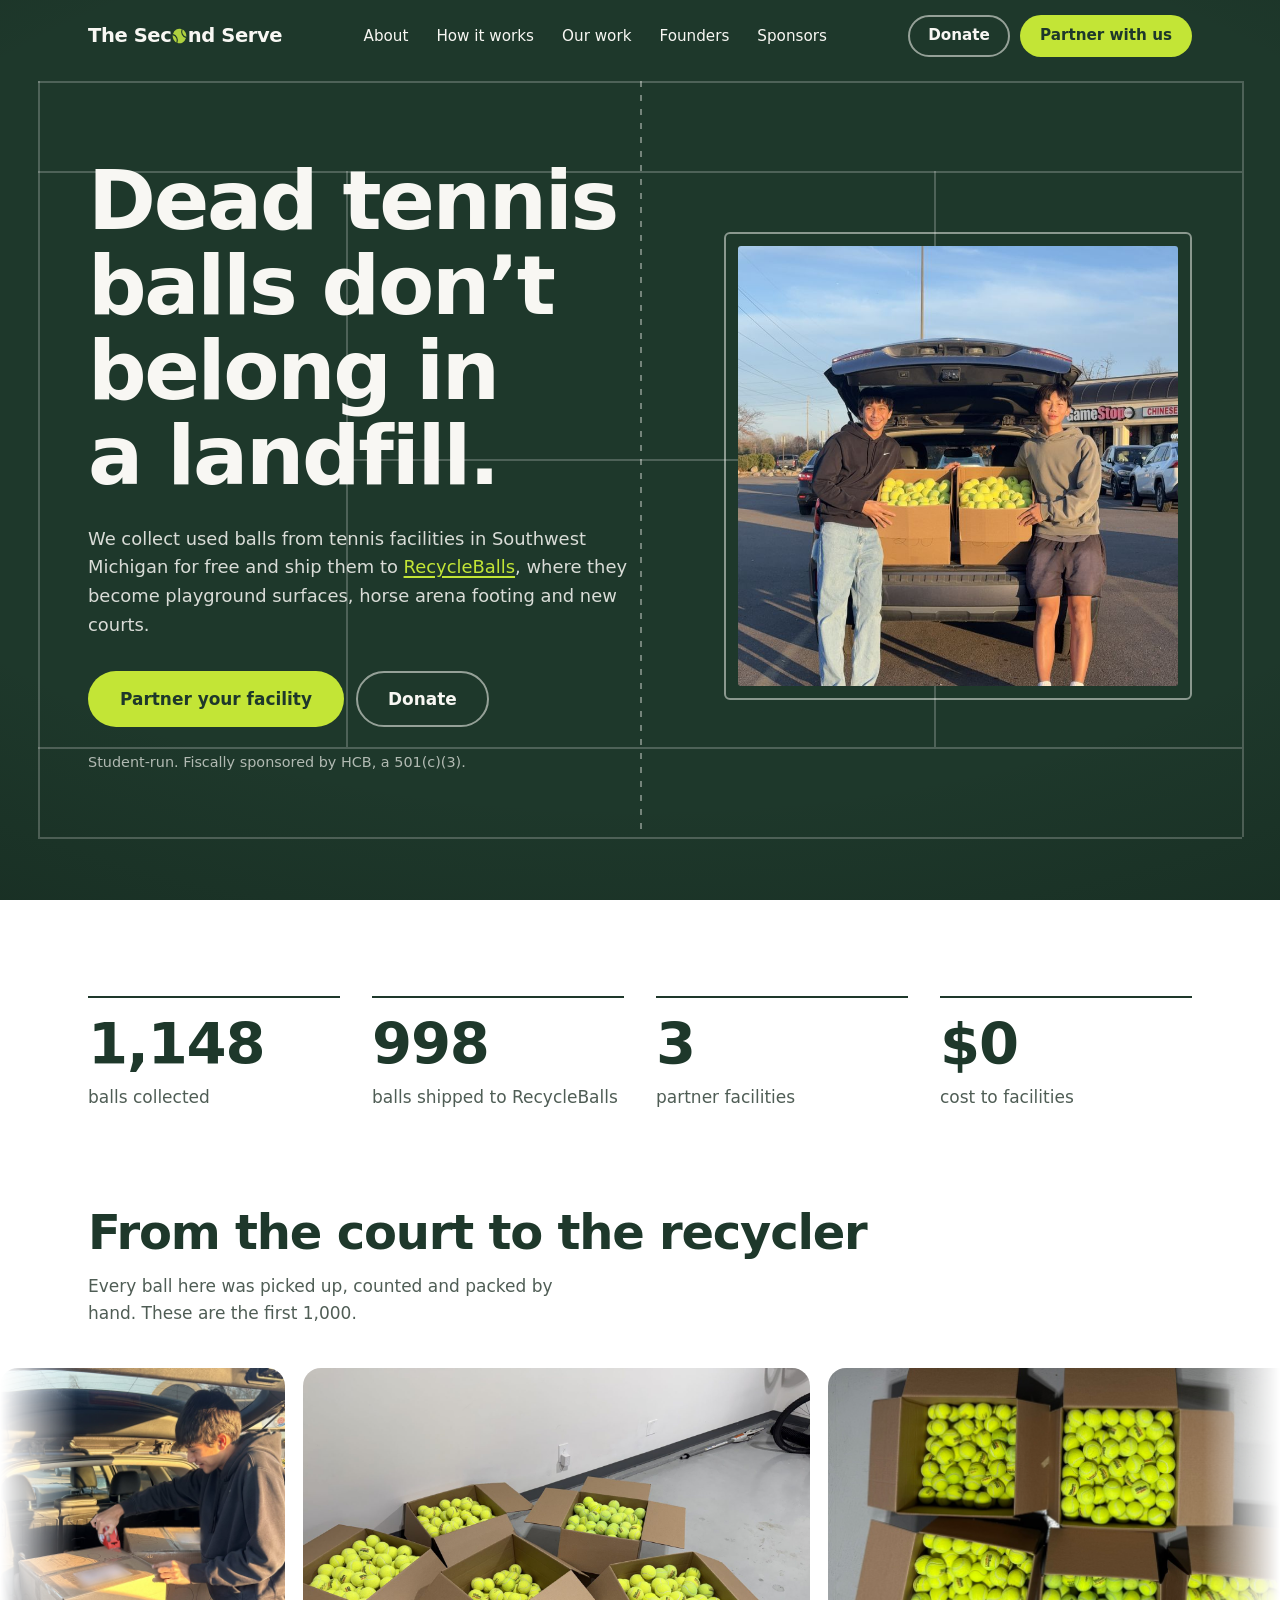
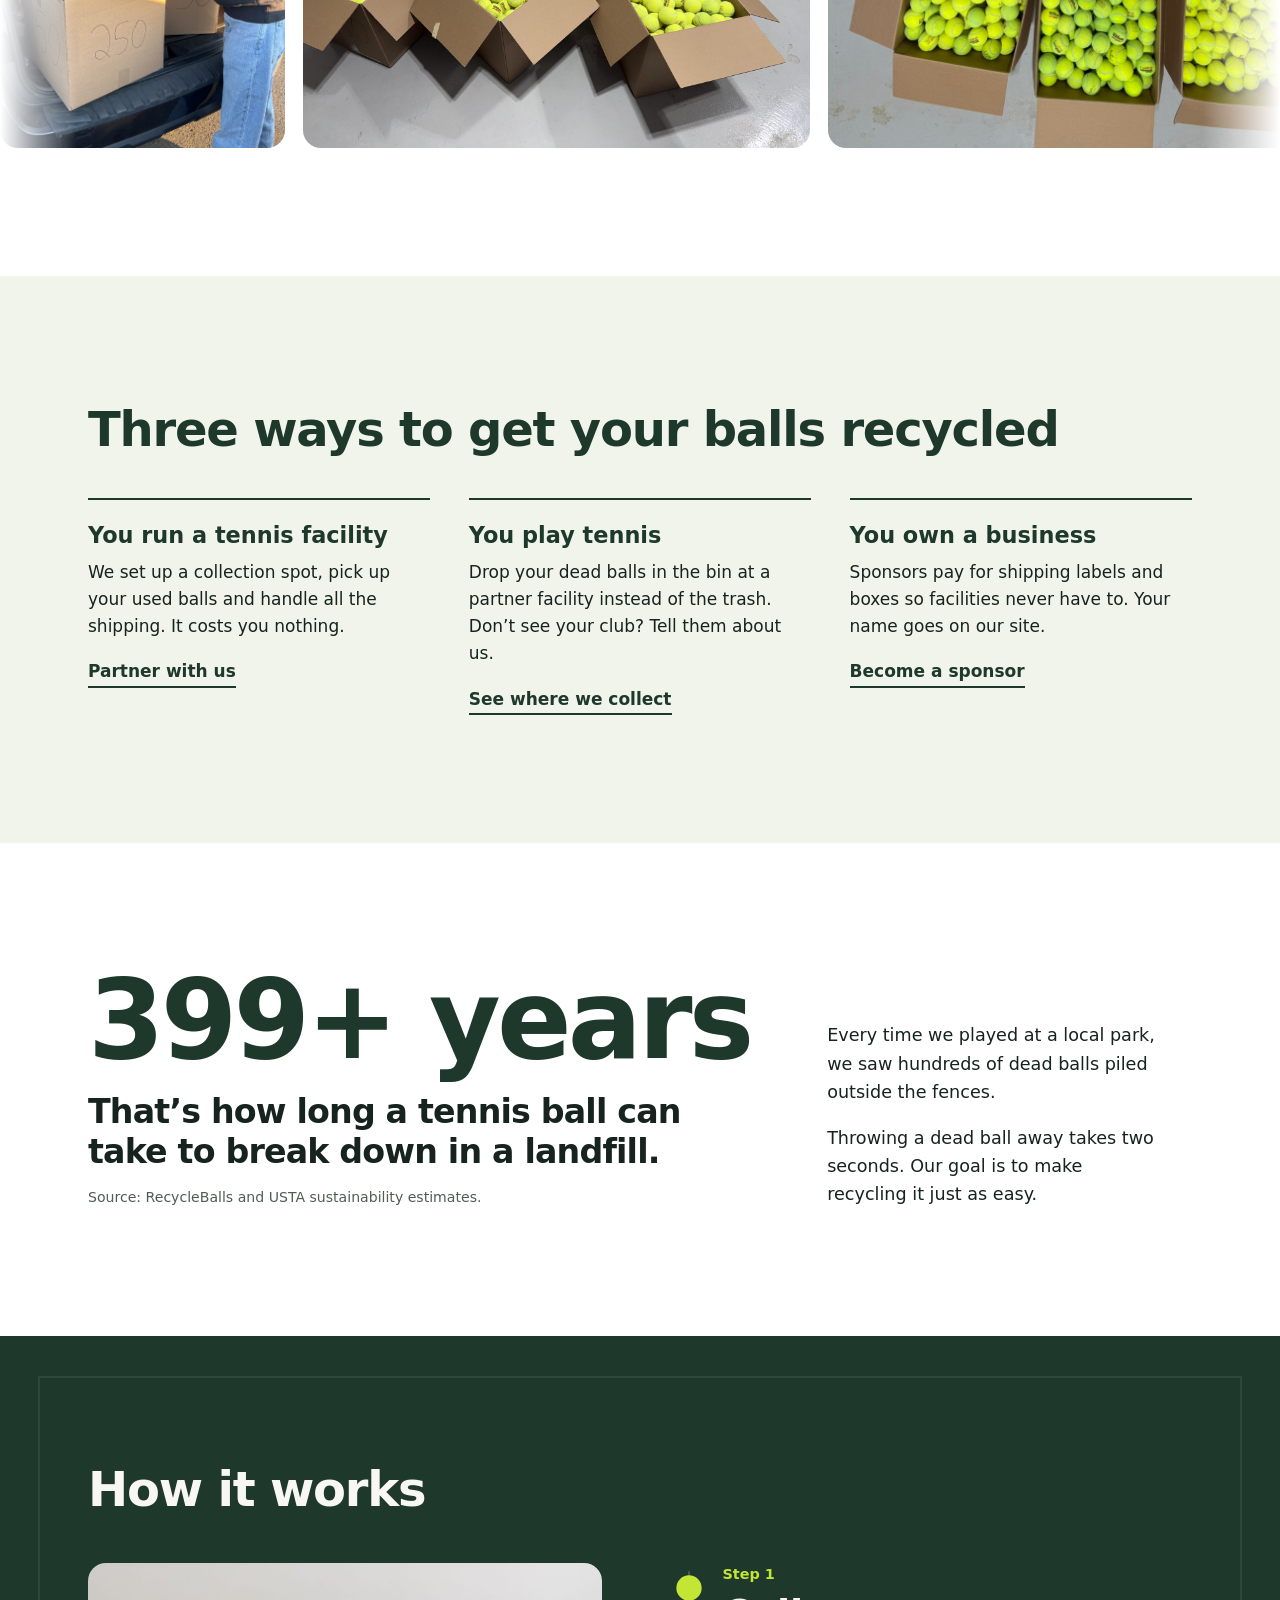
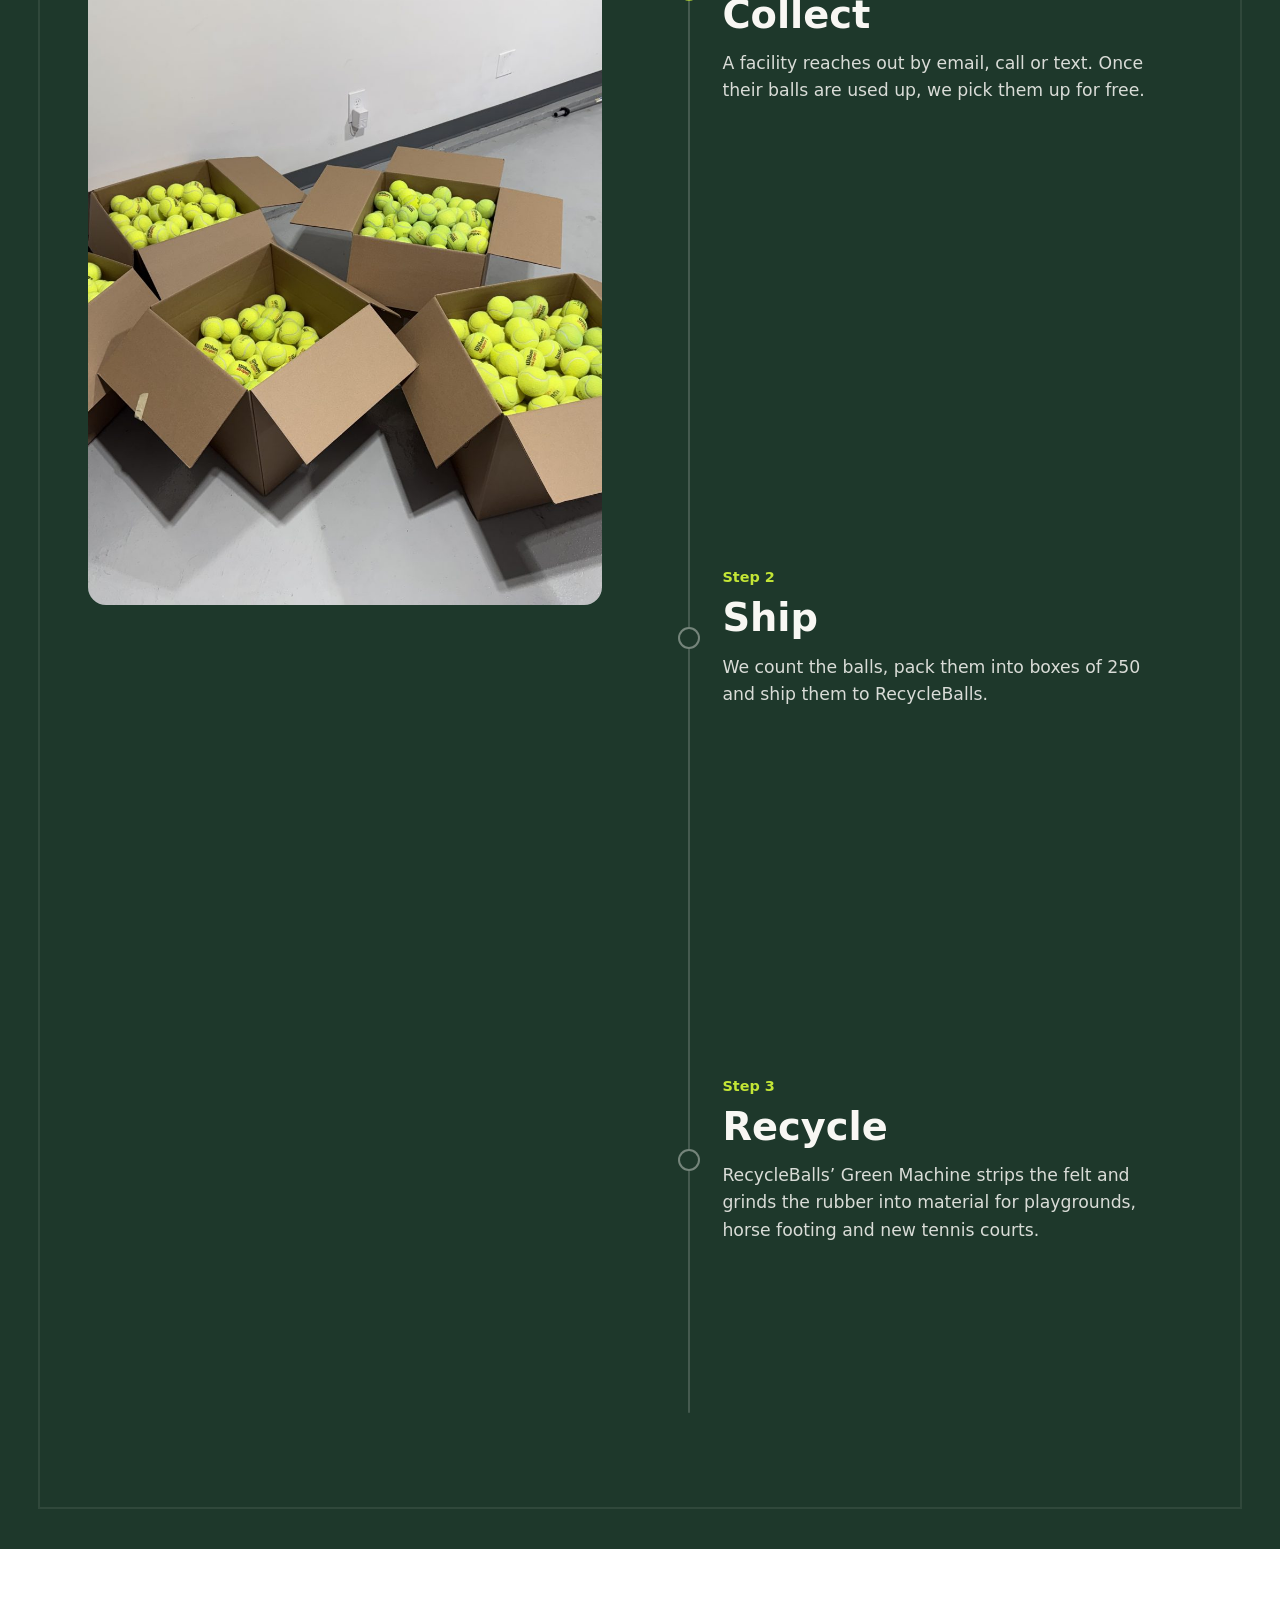
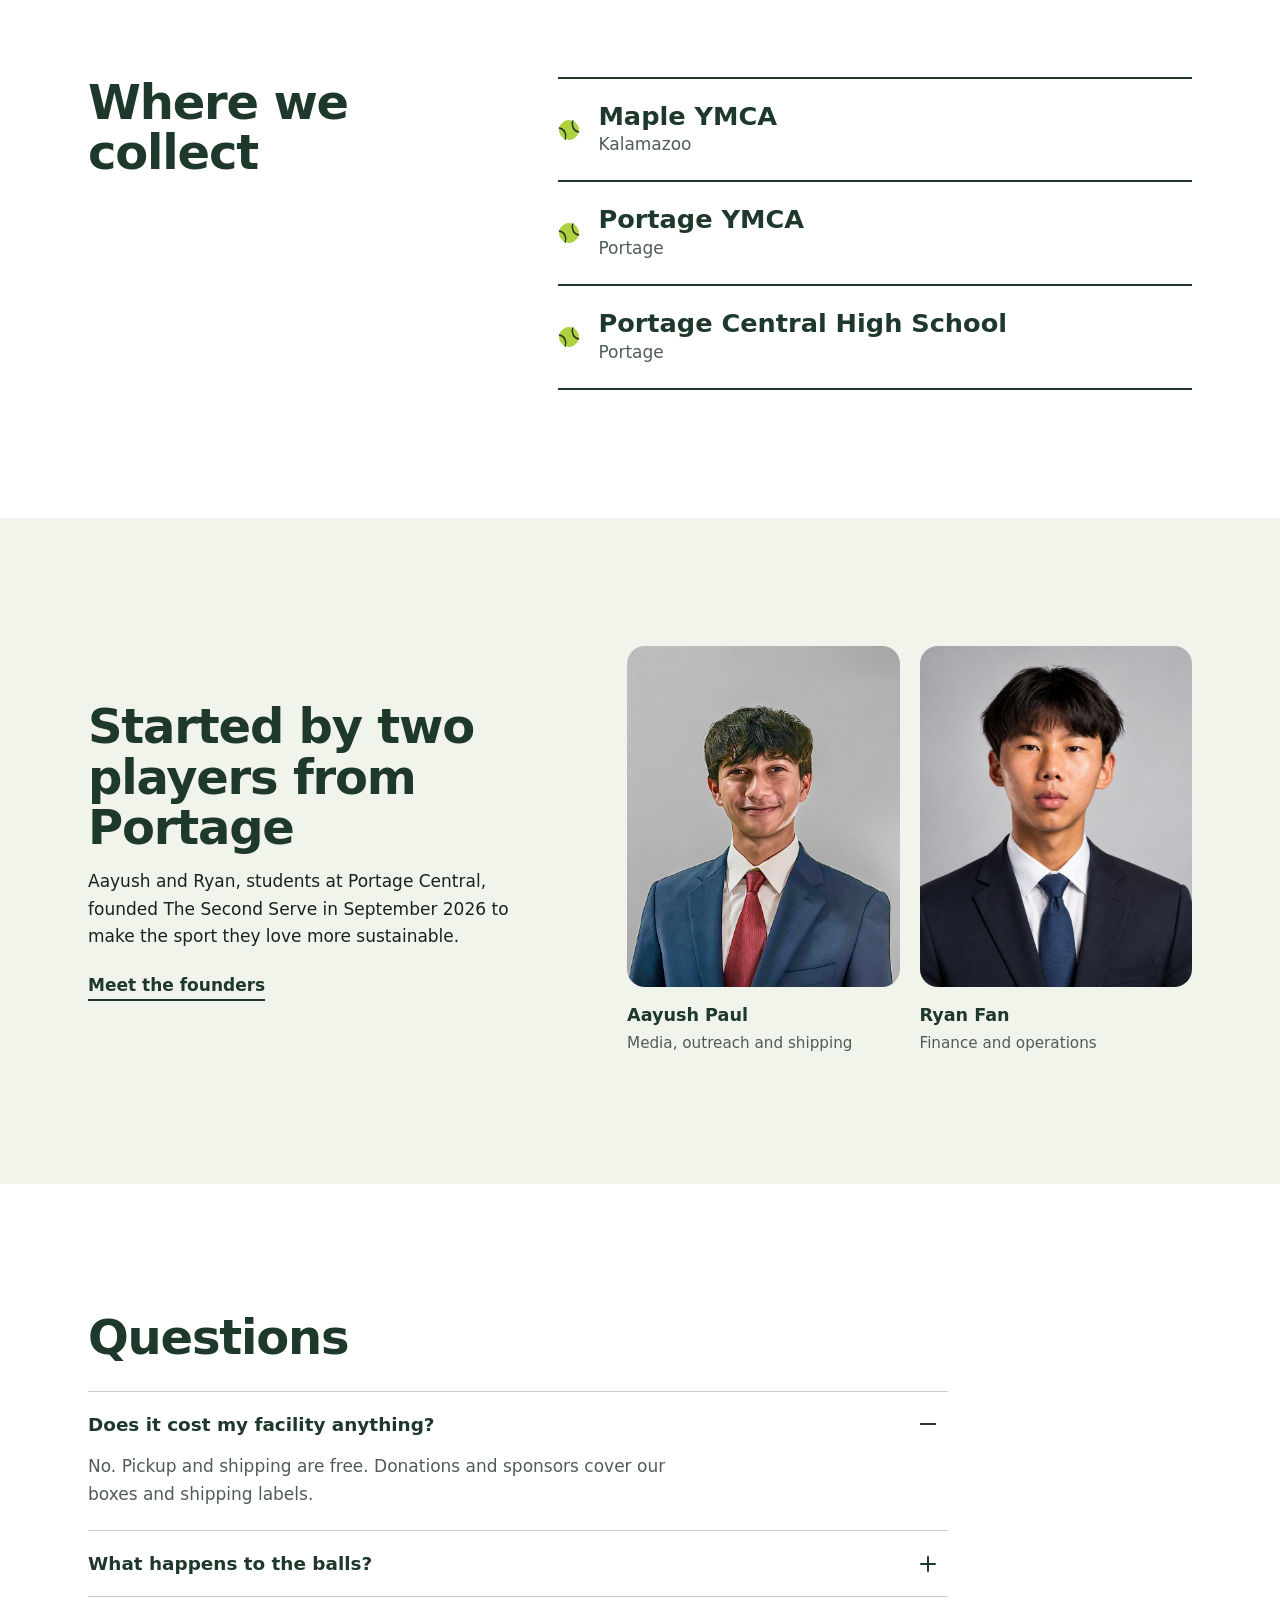
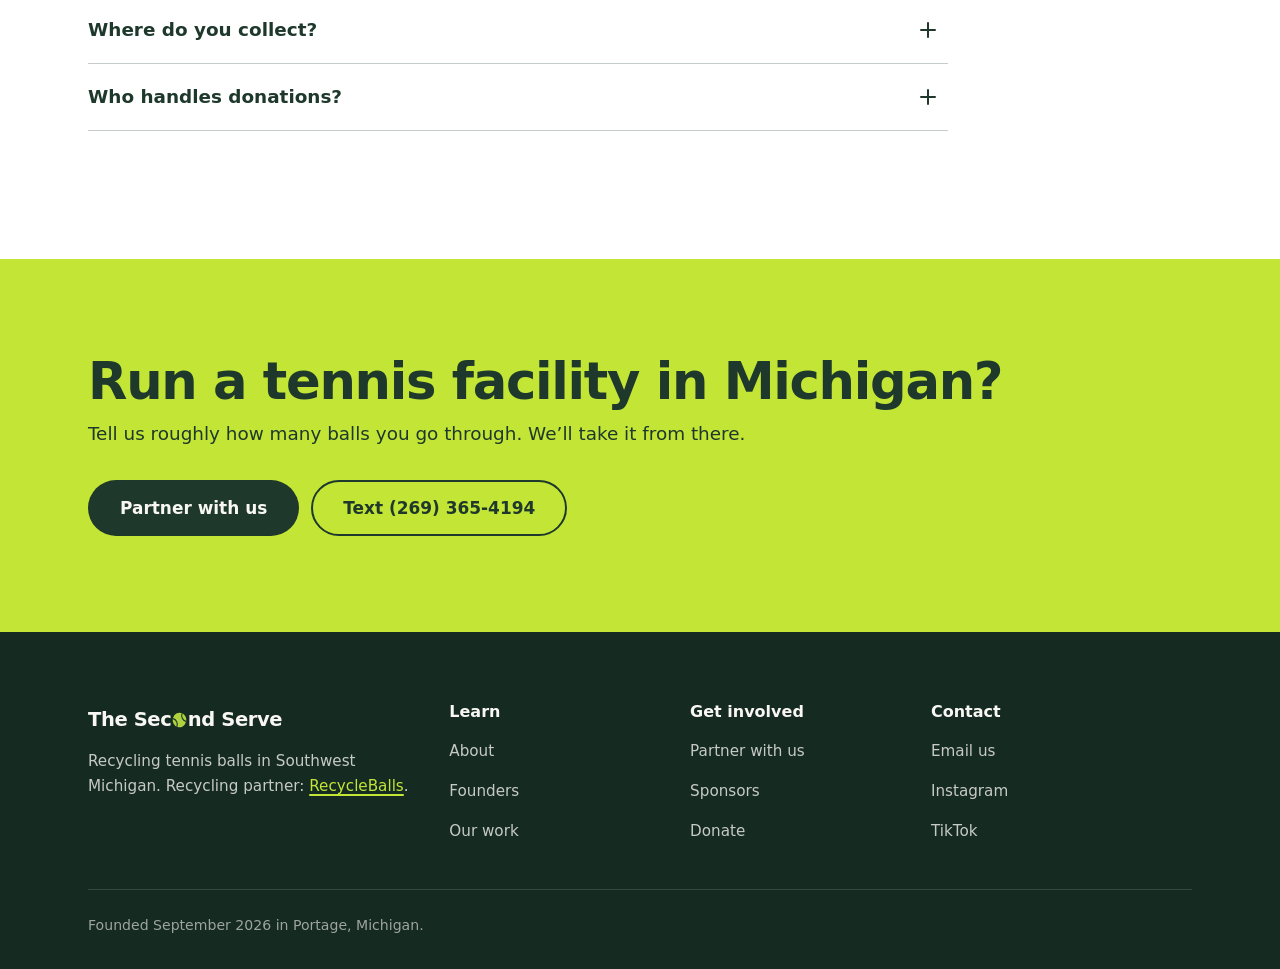
==== commit 51fc305a: "Show Aayush's photo on Home and Founders" ====
--- a/index.html
+++ b/index.html
@@ -214,7 +214,7 @@
         </div>
         <div class="founder-cards">
           <figure class="founder reveal-up" data-tilt>
-            <div class="founder-photo founder-initials" role="img" aria-label="Photo of Aayush coming soon">AP</div>
+            <img class="founder-photo" src="assets/aayush-800.jpg" alt="Aayush Paul" loading="lazy" width="800" height="1000" />
             <figcaption><strong>Aayush Paul</strong><span>Media, outreach and shipping</span></figcaption>
           </figure>
           <figure class="founder reveal-up" style="--d: .1s" data-tilt>
